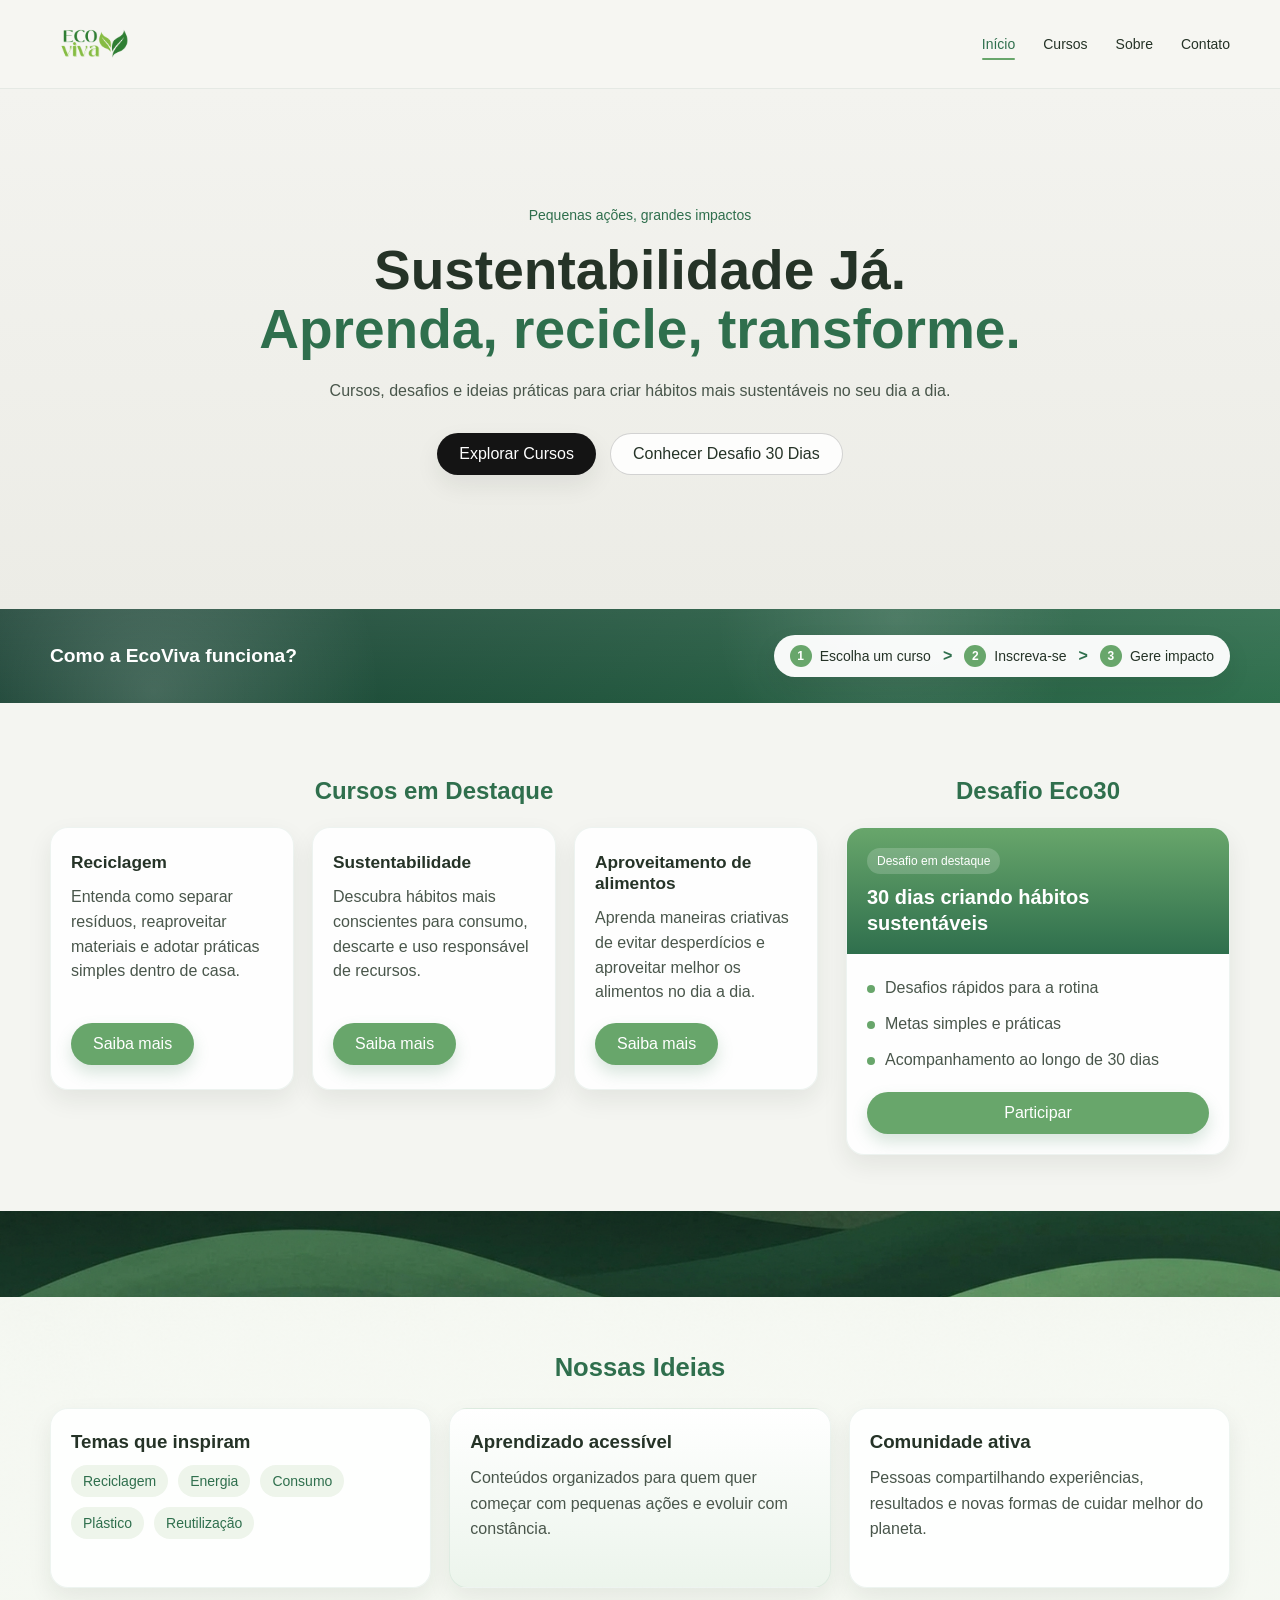
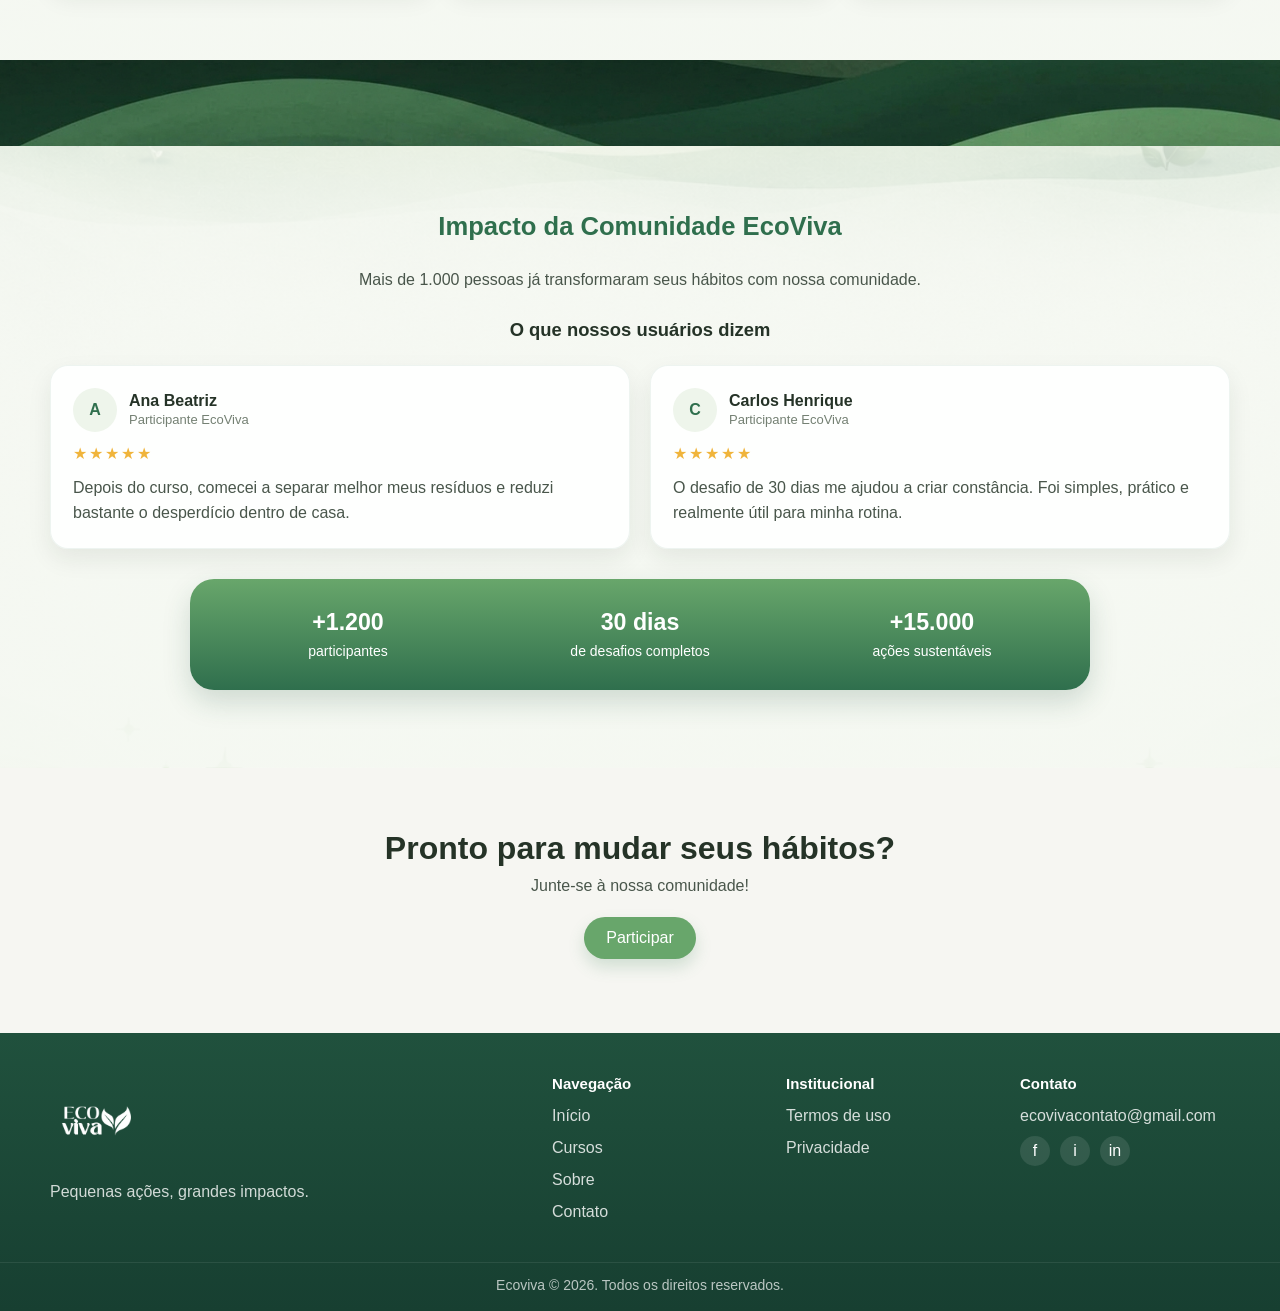
==== index.html @ 2681a3a5 "feat: update home page" ====
<!doctype html>
<html lang="pt-br">
  <head>
    <meta charset="UTF-8" />
    <meta name="viewport" content="width=device-width, initial-scale=1.0" />

    <link rel="stylesheet" href="/css/global.css" />
    <link rel="stylesheet" href="/css/header.css" />
    <link rel="stylesheet" href="/css/footer.css" />
    <link rel="stylesheet" href="/css/home.css" />

    <title>Ecoviva</title>
  </head>

  <body>
    <div id="header"></div>

    <main class="home-page">
      <section class="hero">
        <div class="container hero-content">
          <p class="hero-kicker">Pequenas ações, grandes impactos</p>

          <h1>
            Sustentabilidade Já.
            <span>Aprenda, recicle, transforme.</span>
          </h1>

          <p class="hero-description">
            Cursos, desafios e ideias práticas para criar hábitos mais
            sustentáveis no seu dia a dia.
          </p>

          <div class="hero-buttons">
            <a href="#cursos" class="btn btn-dark">Explorar Cursos</a>
            <a href="#desafio" class="btn btn-outline">Conhecer Desafio 30 Dias</a>
          </div>
        </div>
      </section>

      <section class="how-it-works section-dark">
        <div class="container how-content">
          <h2>Como a EcoViva funciona?</h2>

          <div class="steps">
            <div class="step">
              <span class="step-number">1</span>
              Escolha um curso
            </div>

            <div class="step-arrow">&gt;</div>

            <div class="step">
              <span class="step-number">2</span>
              Inscreva-se
            </div>

            <div class="step-arrow">&gt;</div>

            <div class="step">
              <span class="step-number">3</span>
              Gere impacto
            </div>
          </div>
        </div>
      </section>

      <section class="featured" id="cursos">
        <div class="container featured-grid">
          <div class="featured-courses">
            <h2>Cursos em Destaque</h2>

            <div class="course-cards">
              <article class="course-card">
                <h3>Reciclagem</h3>
                <p>
                  Entenda como separar resíduos, reaproveitar materiais e adotar
                  práticas simples dentro de casa.
                </p>
                <a href="#" class="btn btn-green">Saiba mais</a>
              </article>

              <article class="course-card">
                <h3>Sustentabilidade</h3>
                <p>
                  Descubra hábitos mais conscientes para consumo, descarte e uso
                  responsável de recursos.
                </p>
                <a href="#" class="btn btn-green">Saiba mais</a>
              </article>

              <article class="course-card">
                <h3>Aproveitamento de alimentos</h3>
                <p>
                  Aprenda maneiras criativas de evitar desperdícios e aproveitar
                  melhor os alimentos no dia a dia.
                </p>
                <a href="#" class="btn btn-green">Saiba mais</a>
              </article>
            </div>
          </div>

          <aside class="featured-challenge" id="desafio">
            <h2>Desafio Eco30</h2>

            <div class="challenge-card">
              <div class="challenge-card-top">
                <span class="challenge-badge">Desafio em destaque</span>
                <h3>30 dias criando hábitos sustentáveis</h3>
              </div>

              <div class="challenge-card-body">
                <ul class="challenge-list">
                  <li>Desafios rápidos para a rotina</li>
                  <li>Metas simples e práticas</li>
                  <li>Acompanhamento ao longo de 30 dias</li>
                </ul>

                <a href="#" class="btn btn-green btn-full">Participar</a>
              </div>
            </div>
          </aside>
        </div>
      </section>

      <div class="section-divider-image" aria-hidden="true">
        <img src="/assets/background/reta.png" alt="" />
      </div>

      <section class="ideas-section scenic-section">
        <div class="container">
          <h2>Nossas Ideias</h2>

          <div class="ideas-grid">
            <article class="idea-card idea-card-tags">
              <h3>Temas que inspiram</h3>
              <div class="tag-list">
                <span>Reciclagem</span>
                <span>Energia</span>
                <span>Consumo</span>
                <span>Plástico</span>
                <span>Reutilização</span>
              </div>
            </article>

            <article class="idea-card idea-card-highlight">
              <h3>Aprendizado acessível</h3>
              <p>
                Conteúdos organizados para quem quer começar com pequenas ações
                e evoluir com constância.
              </p>
            </article>

            <article class="idea-card">
              <h3>Comunidade ativa</h3>
              <p>
                Pessoas compartilhando experiências, resultados e novas formas
                de cuidar melhor do planeta.
              </p>
            </article>
          </div>
        </div>
      </section>

      <div class="section-divider-image" aria-hidden="true">
        <img src="/assets/background/reta.png" alt="" />
      </div>

      <section class="impact-section scenic-section">
        <div class="container impact-content">
          <h2>Impacto da Comunidade EcoViva</h2>
          <p class="impact-intro">
            Mais de 1.000 pessoas já transformaram seus hábitos com nossa
            comunidade.
          </p>

          <h3>O que nossos usuários dizem</h3>

          <div class="testimonials">
            <article class="testimonial-card">
              <div class="testimonial-header">
                <div class="user-icon">A</div>
                <div>
                  <strong class="testimonial-name">Ana Beatriz</strong>
                  <span class="testimonial-role">Participante EcoViva</span>
                </div>
              </div>
              <div class="stars">★★★★★</div>
              <p>
                Depois do curso, comecei a separar melhor meus resíduos e reduzi
                bastante o desperdício dentro de casa.
              </p>
            </article>

            <article class="testimonial-card">
              <div class="testimonial-header">
                <div class="user-icon">C</div>
                <div>
                  <strong class="testimonial-name">Carlos Henrique</strong>
                  <span class="testimonial-role">Participante EcoViva</span>
                </div>
              </div>
              <div class="stars">★★★★★</div>
              <p>
                O desafio de 30 dias me ajudou a criar constância. Foi simples,
                prático e realmente útil para minha rotina.
              </p>
            </article>
          </div>

          <div class="stats-container">
            <div class="stat">
              <strong>+1.200</strong>
              <span>participantes</span>
            </div>

            <div class="stat">
              <strong>30 dias</strong>
              <span>de desafios completos</span>
            </div>

            <div class="stat">
              <strong>+15.000</strong>
              <span>ações sustentáveis</span>
            </div>
          </div>
        </div>
      </section>

      <section class="cta-section">
        <div class="container cta-content">
          <h2>Pronto para mudar seus hábitos?</h2>
          <p>Junte-se à nossa comunidade!</p>
          <a href="#" class="btn btn-green">Participar</a>
        </div>
      </section>
    </main>

    <div id="footer"></div>

    <script src="/js/include.js"></script>
  </body>
</html>
---- css/global.css ----
* {
  margin: 0;
  padding: 0;
  box-sizing: border-box;
}

:root {
  --green-900: #173f31;
  --green-800: #20513d;
  --green-700: #2f6f4d;
  --green-600: #4d8f62;
  --green-500: #68a66b;
  --green-400: #8fc48a;
  --green-300: #dbead9;
  --green-200: #eef5eb;
  --text-900: #253327;
  --text-700: #49564b;
  --text-500: #748073;
  --white: #ffffff;
  --shadow-soft: 0 10px 24px rgba(25, 43, 31, 0.08);
  --radius-lg: 18px;
  --radius-md: 12px;
  --container: 1180px;
}

html {
  scroll-behavior: smooth;
}

body {
  min-height: 100vh;
  font-family: Arial, Helvetica, sans-serif;
  color: var(--text-900);
  background: var(--white);
}

main,
section,
header,
footer {
  width: 100%;
}

img {
  display: block;
  max-width: 100%;
}

button,
a {
  font: inherit;
}

a {
  color: inherit;
  text-decoration: none;
}

button {
  border: none;
  background: transparent;
  cursor: pointer;
}

ul {
  list-style: none;
}

h1,
h2,
h3,
h4 {
  font-weight: 700;
}

.container {
  width: min(100% - 48px, var(--container));
  margin: 0 auto;
}
---- css/header.css ----
.header {
  background: #f6f6f2;
  border-bottom: 1px solid rgba(32, 81, 61, 0.08);
}

.header-content {
  min-height: 82px;
  display: flex;
  align-items: center;
  justify-content: space-between;
  gap: 24px;
}

.logo {
  display: flex;
  align-items: center;
}

.logo img {
  width: 88px;
  height: auto;
}

.nav {
  display: flex;
  align-items: center;
  gap: 28px;
}

.nav a {
  position: relative;
  font-size: 14px;
  color: var(--text-900);
}

.nav a:hover,
.nav a.active {
  color: var(--green-700);
}

.nav a.active::after,
.nav a:hover::after {
  content: "";
  position: absolute;
  left: 0;
  bottom: -8px;
  width: 100%;
  height: 2px;
  border-radius: 999px;
  background: var(--green-500);
}

@media (max-width: 640px) {
  .header-content {
    min-height: 74px;
    flex-direction: column;
    justify-content: center;
    padding: 12px 0;
  }

  .nav {
    gap: 16px;
    flex-wrap: wrap;
    justify-content: center;
  }
}
---- css/footer.css ----
.footer {
  background: linear-gradient(180deg, var(--green-800), var(--green-900));
  color: var(--white);
}

.footer-content {
  display: grid;
  grid-template-columns: 1.1fr 1.6fr;
  gap: 36px;
  padding: 42px 0 30px;
}

.footer-brand img {
  width: 92px;
  height: auto;
  margin-bottom: 12px;
  filter: brightness(0) invert(1);
}

.footer-brand p {
  color: rgba(255, 255, 255, 0.8);
  line-height: 1.6;
}

.footer-links {
  display: grid;
  grid-template-columns: repeat(3, 1fr);
  gap: 24px;
}

.footer-links h4 {
  margin-bottom: 12px;
  font-size: 15px;
}

.footer-links a,
.footer-links p {
  display: block;
  margin-bottom: 8px;
  color: rgba(255, 255, 255, 0.82);
  line-height: 1.5;
}

.footer-links a:hover {
  color: var(--white);
}

.social {
  display: flex;
  gap: 10px;
  margin-top: 8px;
}

.social span {
  width: 30px;
  height: 30px;
  display: inline-flex;
  align-items: center;
  justify-content: center;
  border-radius: 999px;
  background: rgba(255, 255, 255, 0.1);
}

.footer-bottom {
  padding: 14px 0 18px;
  text-align: center;
  border-top: 1px solid rgba(255, 255, 255, 0.08);
  color: rgba(255, 255, 255, 0.7);
  font-size: 14px;
}

@media (max-width: 768px) {
  .footer-content,
  .footer-links {
    grid-template-columns: 1fr;
  }
}
---- css/home.css ----
.home-page {
  overflow: hidden;
}

.btn {
  display: inline-flex;
  align-items: center;
  justify-content: center;
  min-height: 42px;
  padding: 11px 22px;
  border-radius: 999px;
  transition: transform 0.2s ease, box-shadow 0.2s ease, background-color 0.2s ease;
}

.btn:hover {
  transform: translateY(-2px);
}

.btn-dark {
  background: #141414;
  color: var(--white);
  box-shadow: var(--shadow-soft);
}

.btn-outline {
  border: 1px solid rgba(20, 20, 20, 0.18);
  background: rgba(255, 255, 255, 0.85);
  color: var(--text-900);
}

.btn-green {
  background: var(--green-500);
  color: var(--white);
  box-shadow: 0 8px 16px rgba(77, 143, 98, 0.22);
}

.btn-full {
  width: 100%;
}

.hero {
  min-height: 520px;
  display: flex;
  align-items: center;
  text-align: center;
  background: linear-gradient(180deg, #f3f3ef 0%, #ecece6 100%);
}

.hero-content {
  padding: 72px 0 88px;
}

.hero-kicker {
  margin-bottom: 18px;
  font-size: 14px;
  color: var(--green-700);
}

.hero h1 {
  font-size: clamp(2.3rem, 4.3vw, 4.35rem);
  line-height: 1.08;
  max-width: 780px;
  margin: 0 auto 18px;
}

.hero h1 span {
  display: block;
  color: var(--green-700);
}

.hero-description {
  max-width: 650px;
  margin: 0 auto 30px;
  font-size: 1rem;
  line-height: 1.6;
  color: var(--text-700);
}

.hero-buttons {
  display: flex;
  align-items: center;
  justify-content: center;
  gap: 14px;
  flex-wrap: wrap;
}

.section-dark {
  position: relative;
  background:
    linear-gradient(180deg, rgba(255, 255, 255, 0.08), rgba(255, 255, 255, 0)),
    radial-gradient(circle at 12% 88%, rgba(255, 255, 255, 0.18), transparent 20%),
    radial-gradient(circle at 70% 10%, rgba(255, 255, 255, 0.12), transparent 20%),
    linear-gradient(135deg, var(--green-900), var(--green-700));
  color: var(--white);
}

.how-it-works {
  padding: 26px 0;
}

.how-content {
  display: flex;
  align-items: center;
  justify-content: space-between;
  gap: 24px;
}

.how-content h2 {
  font-size: 1.2rem;
}

.steps {
  display: flex;
  align-items: center;
  gap: 12px;
  padding: 10px 16px;
  border-radius: 999px;
  background: rgba(255, 255, 255, 0.96);
  color: var(--text-900);
  box-shadow: var(--shadow-soft);
  flex-wrap: wrap;
  justify-content: center;
}

.step {
  display: flex;
  align-items: center;
  gap: 8px;
  font-size: 14px;
  white-space: nowrap;
}

.step-number {
  width: 22px;
  height: 22px;
  display: inline-flex;
  align-items: center;
  justify-content: center;
  border-radius: 999px;
  background: var(--green-500);
  color: var(--white);
  font-size: 12px;
  font-weight: 700;
}

.step-arrow {
  color: var(--green-700);
  font-weight: 700;
}

.featured {
  padding: 74px 0 56px;
  background: #f4f5f1;
}

.featured-grid {
  display: grid;
  grid-template-columns: minmax(0, 2fr) minmax(280px, 1fr);
  gap: 28px;
  align-items: start;
}

.featured h2 {
  margin-bottom: 22px;
  font-size: 1.5rem;
  color: var(--green-700);
  text-align: center;
}

.course-cards {
  display: grid;
  grid-template-columns: repeat(3, minmax(0, 1fr));
  gap: 18px;
}

.course-card,
.idea-card,
.testimonial-card,
.challenge-card {
  background: rgba(255, 255, 255, 0.9);
  border: 1px solid rgba(47, 111, 77, 0.08);
  border-radius: var(--radius-lg);
  box-shadow: var(--shadow-soft);
}

.course-card {
  padding: 24px 20px;
  min-height: 245px;
  display: flex;
  flex-direction: column;
  align-items: flex-start;
}

.course-card h3 {
  margin-bottom: 12px;
  font-size: 1.08rem;
}

.course-card p {
  margin-bottom: 18px;
  color: var(--text-700);
  line-height: 1.55;
  flex: 1;
}

.challenge-card {
  overflow: hidden;
}

.challenge-card-top {
  padding: 20px 20px 18px;
  background: linear-gradient(180deg, var(--green-500), var(--green-700));
  color: var(--white);
}

.challenge-badge {
  display: inline-block;
  margin-bottom: 10px;
  padding: 6px 10px;
  border-radius: 999px;
  font-size: 12px;
  background: rgba(255, 255, 255, 0.18);
}

.challenge-card-top h3 {
  font-size: 1.25rem;
  line-height: 1.3;
}

.challenge-card-body {
  padding: 22px 20px 20px;
}

.challenge-list {
  display: grid;
  gap: 12px;
  margin-bottom: 20px;
  color: var(--text-700);
}

.challenge-list li {
  position: relative;
  padding-left: 18px;
  line-height: 1.5;
}

.challenge-list li::before {
  content: "";
  position: absolute;
  left: 0;
  top: 9px;
  width: 8px;
  height: 8px;
  border-radius: 999px;
  background: var(--green-500);
}

.section-divider-image {
  width: 100%;
  height: 86px;
  overflow: hidden;
  background: #f4f5f1;
}

.section-divider-image img {
  width: 100%;
  height: 100%;
  object-fit: cover;
}

.scenic-section {
  background-image:
    linear-gradient(180deg, rgba(244, 248, 241, 0.78), rgba(244, 248, 241, 0.92)),
    url("/assets/background/community-bg.png");
  background-size: cover;
  background-position: center;
  background-repeat: no-repeat;
}

.ideas-section {
  padding: 56px 0 72px;
}

.ideas-section h2,
.impact-section h2,
.impact-section h3 {
  text-align: center;
}

.ideas-section h2,
.impact-section h2 {
  margin-bottom: 26px;
  color: var(--green-700);
  font-size: 1.6rem;
}

.ideas-grid {
  display: grid;
  grid-template-columns: repeat(3, minmax(0, 1fr));
  gap: 18px;
}

.idea-card {
  padding: 22px 20px;
  min-height: 180px;
}

.idea-card h3 {
  margin-bottom: 12px;
  color: var(--text-900);
}

.idea-card p {
  color: var(--text-700);
  line-height: 1.6;
}

.idea-card-highlight {
  background: linear-gradient(180deg, rgba(255, 255, 255, 0.96), rgba(235, 244, 235, 0.96));
}

.tag-list {
  display: flex;
  flex-wrap: wrap;
  gap: 10px;
}

.tag-list span {
  padding: 8px 12px;
  border-radius: 999px;
  background: var(--green-200);
  color: var(--green-700);
  font-size: 14px;
}

.impact-section {
  padding: 66px 0 78px;
}

.impact-content {
  display: flex;
  flex-direction: column;
  align-items: center;
}

.impact-intro {
  max-width: 760px;
  margin-bottom: 26px;
  color: var(--text-700);
  text-align: center;
  line-height: 1.6;
}

.impact-section h3 {
  margin-bottom: 24px;
  font-size: 1.15rem;
  color: var(--text-900);
}

.testimonials {
  width: 100%;
  display: grid;
  grid-template-columns: repeat(2, minmax(0, 1fr));
  gap: 20px;
}

.testimonial-card {
  padding: 22px;
}

.testimonial-header {
  display: flex;
  align-items: center;
  gap: 12px;
  margin-bottom: 12px;
}

.user-icon {
  width: 44px;
  height: 44px;
  display: inline-flex;
  align-items: center;
  justify-content: center;
  border-radius: 999px;
  background: var(--green-200);
  color: var(--green-700);
  font-weight: 700;
}

.testimonial-name,
.testimonial-role {
  display: block;
}

.testimonial-role {
  margin-top: 2px;
  font-size: 13px;
  color: var(--text-500);
}

.stars {
  margin-bottom: 12px;
  letter-spacing: 2px;
  color: #f0b43b;
}

.testimonial-card p {
  color: var(--text-700);
  line-height: 1.6;
}

.stats-container {
  width: min(100%, 900px);
  margin-top: 30px;
  padding: 18px;
  display: grid;
  grid-template-columns: repeat(3, minmax(0, 1fr));
  gap: 12px;
  border-radius: 24px;
  background: linear-gradient(180deg, var(--green-500), var(--green-700));
  box-shadow: 0 12px 28px rgba(32, 81, 61, 0.18);
}

.stat {
  text-align: center;
  color: var(--white);
  padding: 12px 8px;
}

.stat strong {
  display: block;
  margin-bottom: 6px;
  font-size: 1.45rem;
}

.stat span {
  font-size: 14px;
}

.cta-section {
  padding: 62px 0 74px;
  text-align: center;
  background: #f6f6f2;
}

.cta-content h2 {
  margin-bottom: 10px;
  font-size: 2rem;
}

.cta-content p {
  margin-bottom: 22px;
  color: var(--text-700);
}

@media (max-width: 1100px) {
  .featured-grid,
  .ideas-grid,
  .course-cards,
  .testimonials,
  .stats-container {
    grid-template-columns: 1fr;
  }

  .featured h2 {
    text-align: left;
  }
}

@media (max-width: 768px) {
  .container {
    width: min(100% - 28px, var(--container));
  }

  .hero {
    min-height: 460px;
  }

  .hero-content {
    padding: 56px 0 64px;
  }

  .how-content {
    flex-direction: column;
    align-items: flex-start;
  }

  .steps {
    border-radius: 22px;
  }

  .section-divider-image {
    height: 52px;
  }

  .ideas-section,
  .impact-section,
  .featured,
  .cta-section {
    padding-top: 48px;
    padding-bottom: 48px;
  }
}
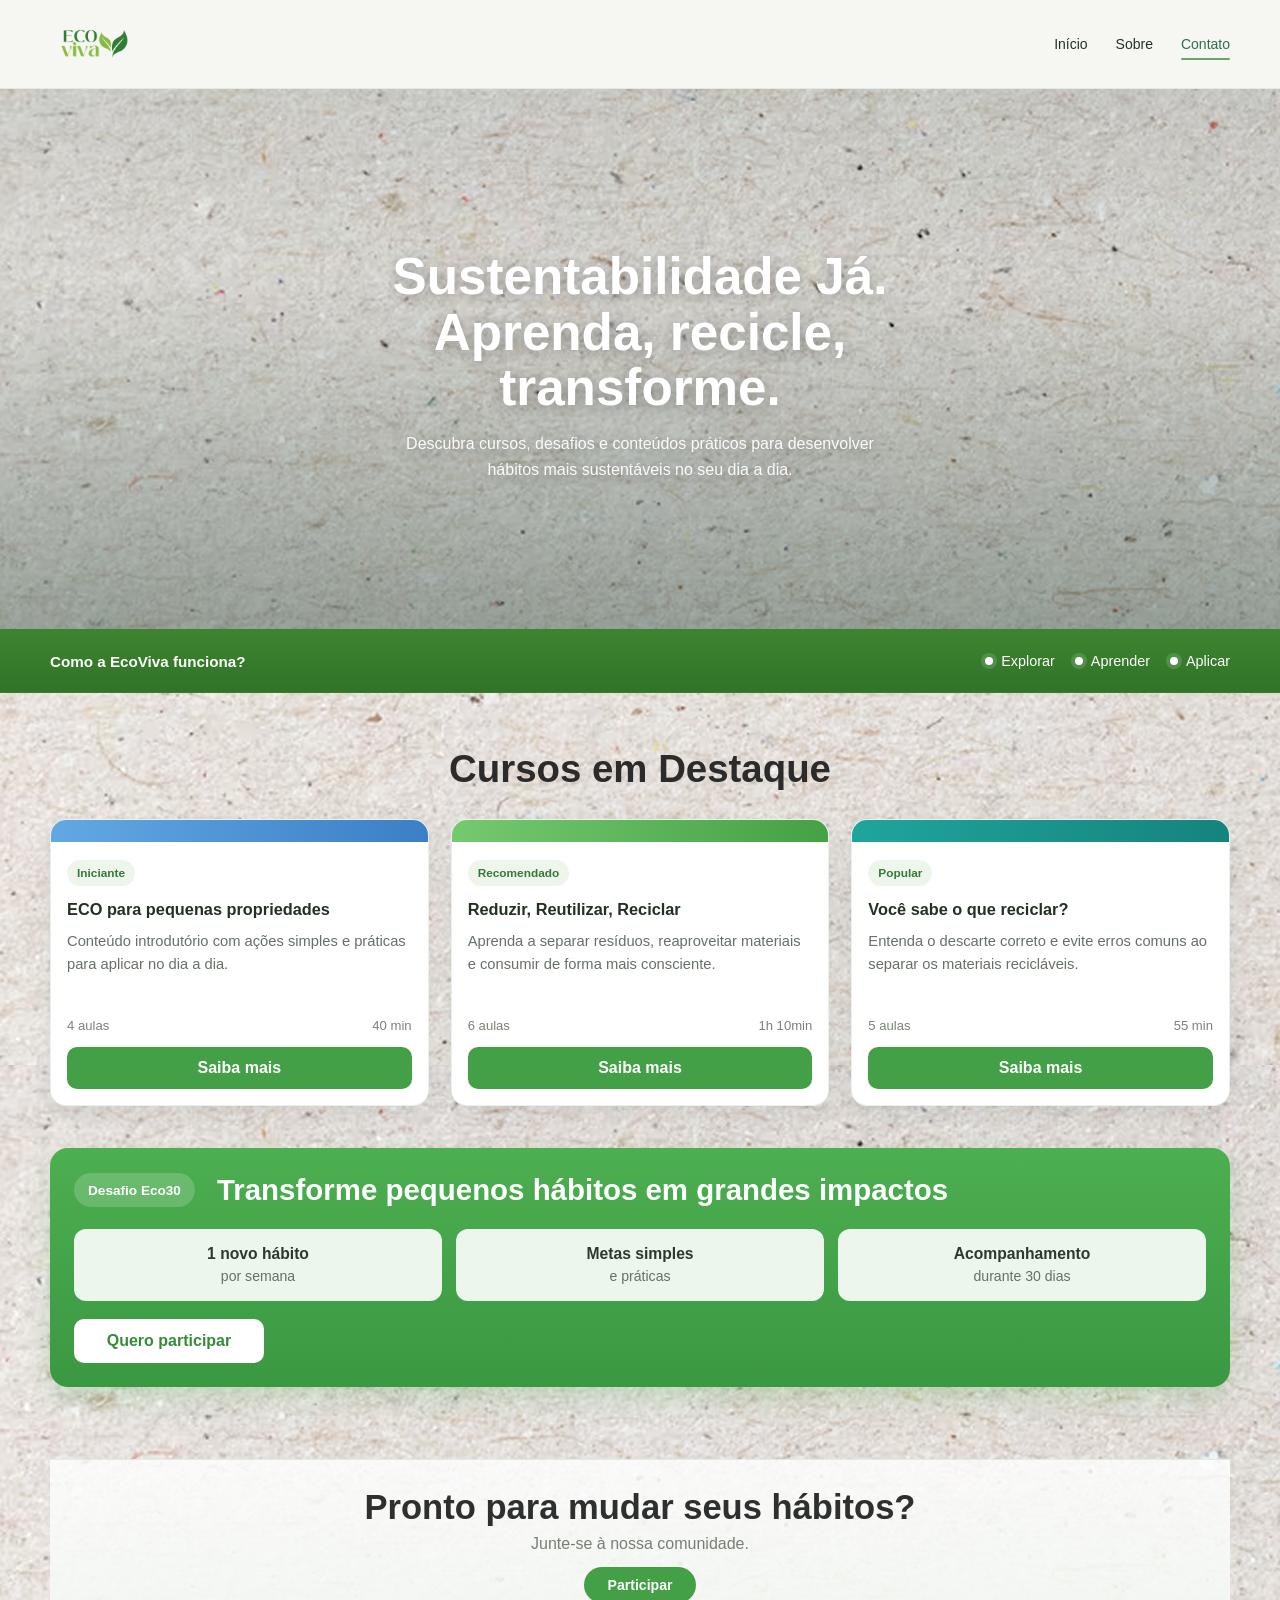
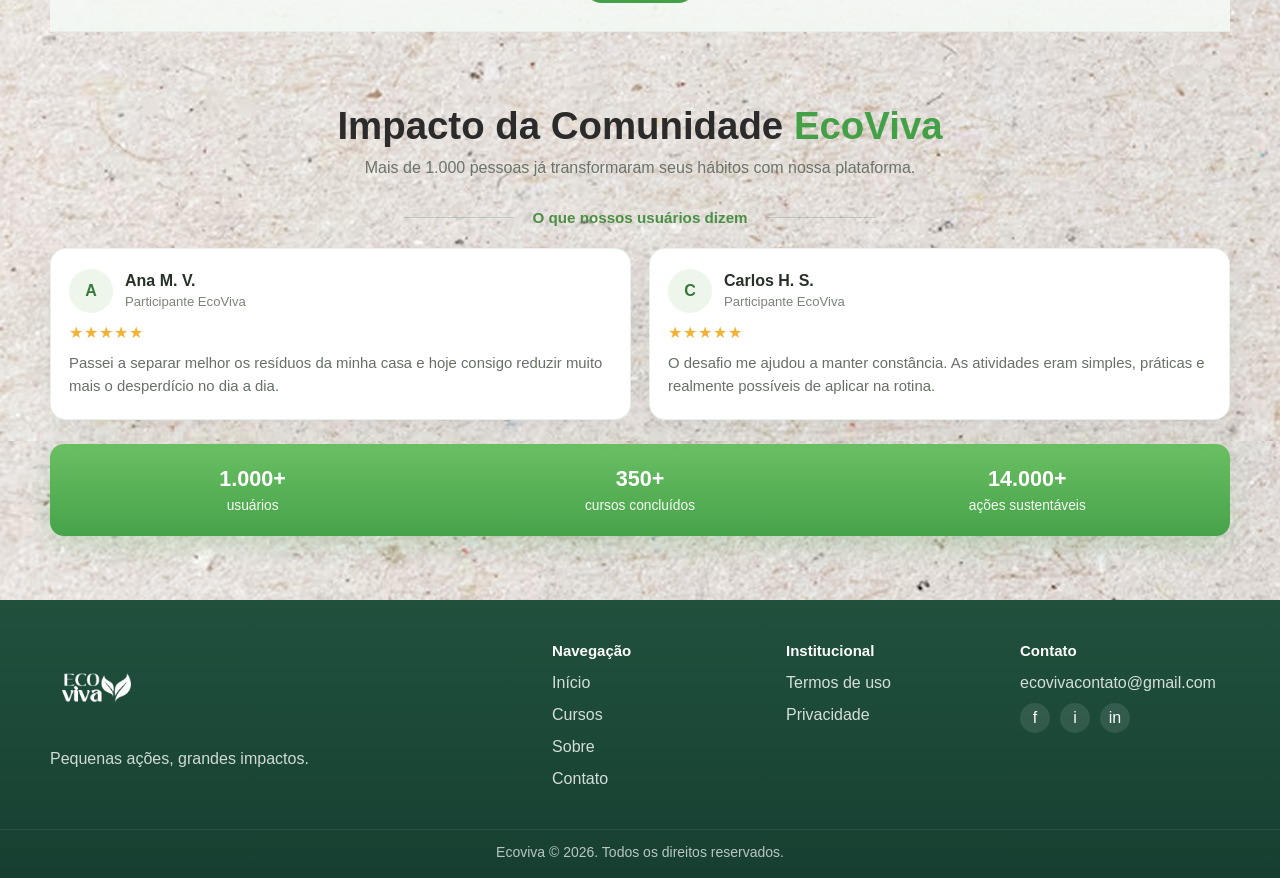
==== commit 31326194: "update home page" ====
--- a/index.html
+++ b/index.html
@@ -17,220 +17,223 @@
 
     <main class="home-page">
       <section class="hero">
+        <div class="hero-overlay"></div>
+
         <div class="container hero-content">
-          <p class="hero-kicker">Pequenas ações, grandes impactos</p>
-
-          <h1>
-            Sustentabilidade Já.
-            <span>Aprenda, recicle, transforme.</span>
-          </h1>
-
-          <p class="hero-description">
-            Cursos, desafios e ideias práticas para criar hábitos mais
-            sustentáveis no seu dia a dia.
-          </p>
-
-          <div class="hero-buttons">
-            <a href="#cursos" class="btn btn-dark">Explorar Cursos</a>
-            <a href="#desafio" class="btn btn-outline">Conhecer Desafio 30 Dias</a>
-          </div>
-        </div>
-      </section>
-
-      <section class="how-it-works section-dark">
-        <div class="container how-content">
-          <h2>Como a EcoViva funciona?</h2>
-
-          <div class="steps">
-            <div class="step">
-              <span class="step-number">1</span>
-              Escolha um curso
-            </div>
-
-            <div class="step-arrow">&gt;</div>
-
-            <div class="step">
-              <span class="step-number">2</span>
-              Inscreva-se
-            </div>
-
-            <div class="step-arrow">&gt;</div>
-
-            <div class="step">
-              <span class="step-number">3</span>
-              Gere impacto
-            </div>
-          </div>
-        </div>
-      </section>
-
-      <section class="featured" id="cursos">
-        <div class="container featured-grid">
-          <div class="featured-courses">
+          <div class="hero-text">
+            <h1>
+              Sustentabilidade Já.
+              <span>Aprenda, recicle, transforme.</span>
+            </h1>
+
+            <p class="hero-description">
+              Descubra cursos, desafios e conteúdos práticos para desenvolver hábitos
+              mais sustentáveis no seu dia a dia.
+            </p>
+          </div>
+        </div>
+      </section>
+
+      <section class="how-it-works">
+        <div class="container">
+          <div class="how-it-works-content">
+            <span class="how-label">Como a EcoViva funciona?</span>
+
+            <div class="how-steps">
+              <div class="how-step">
+                <span class="step-dot"></span>
+                <span>Explorar</span>
+              </div>
+
+              <div class="how-step">
+                <span class="step-dot"></span>
+                <span>Aprender</span>
+              </div>
+
+              <div class="how-step">
+                <span class="step-dot"></span>
+                <span>Aplicar</span>
+              </div>
+            </div>
+          </div>
+        </div>
+      </section>
+
+      <section class="featured-courses" id="cursos">
+        <div class="container">
+          <div class="section-heading">
             <h2>Cursos em Destaque</h2>
-
-            <div class="course-cards">
-              <article class="course-card">
-                <h3>Reciclagem</h3>
+          </div>
+
+          <div class="course-grid">
+            <article class="course-card course-card-blue">
+              <div class="course-card-top"></div>
+
+              <div class="course-card-body">
+                <span class="course-badge">Iniciante</span>
+                <h3>ECO para pequenas propriedades</h3>
                 <p>
-                  Entenda como separar resíduos, reaproveitar materiais e adotar
-                  práticas simples dentro de casa.
+                  Conteúdo introdutório com ações simples e práticas para aplicar no
+                  dia a dia.
                 </p>
-                <a href="#" class="btn btn-green">Saiba mais</a>
-              </article>
-
-              <article class="course-card">
-                <h3>Sustentabilidade</h3>
+
+                <div class="course-meta">
+                  <span>4 aulas</span>
+                  <span>40 min</span>
+                </div>
+
+                <a href="#" class="card-button">Saiba mais</a>
+              </div>
+            </article>
+
+            <article class="course-card course-card-green">
+              <div class="course-card-top"></div>
+
+              <div class="course-card-body">
+                <span class="course-badge">Recomendado</span>
+                <h3>Reduzir, Reutilizar, Reciclar</h3>
                 <p>
-                  Descubra hábitos mais conscientes para consumo, descarte e uso
-                  responsável de recursos.
+                  Aprenda a separar resíduos, reaproveitar materiais e consumir de
+                  forma mais consciente.
                 </p>
-                <a href="#" class="btn btn-green">Saiba mais</a>
-              </article>
-
-              <article class="course-card">
-                <h3>Aproveitamento de alimentos</h3>
+
+                <div class="course-meta">
+                  <span>6 aulas</span>
+                  <span>1h 10min</span>
+                </div>
+
+                <a href="#" class="card-button">Saiba mais</a>
+              </div>
+            </article>
+
+            <article class="course-card course-card-teal">
+              <div class="course-card-top"></div>
+
+              <div class="course-card-body">
+                <span class="course-badge">Popular</span>
+                <h3>Você sabe o que reciclar?</h3>
                 <p>
-                  Aprenda maneiras criativas de evitar desperdícios e aproveitar
-                  melhor os alimentos no dia a dia.
+                  Entenda o descarte correto e evite erros comuns ao separar os
+                  materiais recicláveis.
                 </p>
-                <a href="#" class="btn btn-green">Saiba mais</a>
-              </article>
-            </div>
-          </div>
-
-          <aside class="featured-challenge" id="desafio">
-            <h2>Desafio Eco30</h2>
-
-            <div class="challenge-card">
-              <div class="challenge-card-top">
-                <span class="challenge-badge">Desafio em destaque</span>
-                <h3>30 dias criando hábitos sustentáveis</h3>
-              </div>
-
-              <div class="challenge-card-body">
-                <ul class="challenge-list">
-                  <li>Desafios rápidos para a rotina</li>
-                  <li>Metas simples e práticas</li>
-                  <li>Acompanhamento ao longo de 30 dias</li>
-                </ul>
-
-                <a href="#" class="btn btn-green btn-full">Participar</a>
-              </div>
-            </div>
-          </aside>
-        </div>
-      </section>
-
-      <div class="section-divider-image" aria-hidden="true">
-        <img src="/assets/background/reta.png" alt="" />
-      </div>
-
-      <section class="ideas-section scenic-section">
-        <div class="container">
-          <h2>Nossas Ideias</h2>
-
-          <div class="ideas-grid">
-            <article class="idea-card idea-card-tags">
-              <h3>Temas que inspiram</h3>
-              <div class="tag-list">
-                <span>Reciclagem</span>
-                <span>Energia</span>
-                <span>Consumo</span>
-                <span>Plástico</span>
-                <span>Reutilização</span>
-              </div>
-            </article>
-
-            <article class="idea-card idea-card-highlight">
-              <h3>Aprendizado acessível</h3>
+
+                <div class="course-meta">
+                  <span>5 aulas</span>
+                  <span>55 min</span>
+                </div>
+
+                <a href="#" class="card-button">Saiba mais</a>
+              </div>
+            </article>
+          </div>
+        </div>
+      </section>
+
+      <section class="challenge-section" id="desafio">
+        <div class="container">
+          <div class="challenge-card">
+            <div class="challenge-header">
+              <span class="challenge-tag">Desafio Eco30</span>
+              <h2>Transforme pequenos hábitos em grandes impactos</h2>
+            </div>
+
+            <div class="challenge-features">
+              <div class="challenge-feature">
+                <strong>1 novo hábito</strong>
+                <span>por semana</span>
+              </div>
+
+              <div class="challenge-feature">
+                <strong>Metas simples</strong>
+                <span>e práticas</span>
+              </div>
+
+              <div class="challenge-feature">
+                <strong>Acompanhamento</strong>
+                <span>durante 30 dias</span>
+              </div>
+            </div>
+
+            <a href="#" class="challenge-button">Quero participar</a>
+          </div>
+        </div>
+      </section>
+
+      <section class="community-cta">
+        <div class="container">
+          <div class="community-cta-box">
+            <h2>Pronto para mudar seus hábitos?</h2>
+            <p>Junte-se à nossa comunidade.</p>
+            <a href="#" class="cta-button">Participar</a>
+          </div>
+        </div>
+      </section>
+
+      <section class="impact-section">
+        <div class="container">
+          <div class="section-heading">
+            <h2>Impacto da Comunidade <span>EcoViva</span></h2>
+            <p>Mais de 1.000 pessoas já transformaram seus hábitos com nossa plataforma.</p>
+          </div>
+
+          <div class="impact-divider">
+            <span>O que nossos usuários dizem</span>
+          </div>
+
+          <div class="testimonial-grid">
+            <article class="testimonial-card">
+              <div class="testimonial-user">
+                <div class="testimonial-avatar">A</div>
+
+                <div>
+                  <h3>Ana M. V.</h3>
+                  <span>Participante EcoViva</span>
+                </div>
+              </div>
+
+              <div class="testimonial-stars">★★★★★</div>
+
               <p>
-                Conteúdos organizados para quem quer começar com pequenas ações
-                e evoluir com constância.
+                Passei a separar melhor os resíduos da minha casa e hoje consigo
+                reduzir muito mais o desperdício no dia a dia.
               </p>
             </article>
 
-            <article class="idea-card">
-              <h3>Comunidade ativa</h3>
+            <article class="testimonial-card">
+              <div class="testimonial-user">
+                <div class="testimonial-avatar">C</div>
+
+                <div>
+                  <h3>Carlos H. S.</h3>
+                  <span>Participante EcoViva</span>
+                </div>
+              </div>
+
+              <div class="testimonial-stars">★★★★★</div>
+
               <p>
-                Pessoas compartilhando experiências, resultados e novas formas
-                de cuidar melhor do planeta.
+                O desafio me ajudou a manter constância. As atividades eram simples,
+                práticas e realmente possíveis de aplicar na rotina.
               </p>
             </article>
           </div>
-        </div>
-      </section>
-
-      <div class="section-divider-image" aria-hidden="true">
-        <img src="/assets/background/reta.png" alt="" />
-      </div>
-
-      <section class="impact-section scenic-section">
-        <div class="container impact-content">
-          <h2>Impacto da Comunidade EcoViva</h2>
-          <p class="impact-intro">
-            Mais de 1.000 pessoas já transformaram seus hábitos com nossa
-            comunidade.
-          </p>
-
-          <h3>O que nossos usuários dizem</h3>
-
-          <div class="testimonials">
-            <article class="testimonial-card">
-              <div class="testimonial-header">
-                <div class="user-icon">A</div>
-                <div>
-                  <strong class="testimonial-name">Ana Beatriz</strong>
-                  <span class="testimonial-role">Participante EcoViva</span>
-                </div>
-              </div>
-              <div class="stars">★★★★★</div>
-              <p>
-                Depois do curso, comecei a separar melhor meus resíduos e reduzi
-                bastante o desperdício dentro de casa.
-              </p>
-            </article>
-
-            <article class="testimonial-card">
-              <div class="testimonial-header">
-                <div class="user-icon">C</div>
-                <div>
-                  <strong class="testimonial-name">Carlos Henrique</strong>
-                  <span class="testimonial-role">Participante EcoViva</span>
-                </div>
-              </div>
-              <div class="stars">★★★★★</div>
-              <p>
-                O desafio de 30 dias me ajudou a criar constância. Foi simples,
-                prático e realmente útil para minha rotina.
-              </p>
-            </article>
-          </div>
-
-          <div class="stats-container">
-            <div class="stat">
-              <strong>+1.200</strong>
-              <span>participantes</span>
-            </div>
-
-            <div class="stat">
-              <strong>30 dias</strong>
-              <span>de desafios completos</span>
-            </div>
-
-            <div class="stat">
-              <strong>+15.000</strong>
+
+          <div class="stats-bar">
+            <div class="stat-item">
+              <strong>1.000+</strong>
+              <span>usuários</span>
+            </div>
+
+            <div class="stat-item">
+              <strong>350+</strong>
+              <span>cursos concluídos</span>
+            </div>
+
+            <div class="stat-item">
+              <strong>14.000+</strong>
               <span>ações sustentáveis</span>
             </div>
           </div>
-        </div>
-      </section>
-
-      <section class="cta-section">
-        <div class="container cta-content">
-          <h2>Pronto para mudar seus hábitos?</h2>
-          <p>Junte-se à nossa comunidade!</p>
-          <a href="#" class="btn btn-green">Participar</a>
         </div>
       </section>
     </main>
@@ -239,4 +242,4 @@
 
     <script src="/js/include.js"></script>
   </body>
-</html>
+</html>
--- a/css/home.css
+++ b/css/home.css
@@ -1,503 +1,564 @@
 .home-page {
-  overflow: hidden;
-}
-
-.btn {
-  display: inline-flex;
+  overflow-x: hidden;
+  background:
+    url("/assets/background/textura_papelao.png") repeat,
+    #f3efe6;
+}
+
+/* HERO */
+.hero {
+  position: relative;
+  min-height: 540px;
+  display: flex;
   align-items: center;
   justify-content: center;
-  min-height: 42px;
-  padding: 11px 22px;
-  border-radius: 999px;
-  transition: transform 0.2s ease, box-shadow 0.2s ease, background-color 0.2s ease;
-}
-
-.btn:hover {
-  transform: translateY(-2px);
-}
-
-.btn-dark {
-  background: #141414;
-  color: var(--white);
-  box-shadow: var(--shadow-soft);
-}
-
-.btn-outline {
-  border: 1px solid rgba(20, 20, 20, 0.18);
-  background: rgba(255, 255, 255, 0.85);
-  color: var(--text-900);
-}
-
-.btn-green {
-  background: var(--green-500);
-  color: var(--white);
-  box-shadow: 0 8px 16px rgba(77, 143, 98, 0.22);
-}
-
-.btn-full {
-  width: 100%;
-}
-
-.hero {
-  min-height: 520px;
-  display: flex;
-  align-items: center;
-  text-align: center;
-  background: linear-gradient(180deg, #f3f3ef 0%, #ecece6 100%);
-}
-
-.hero-content {
-  padding: 72px 0 88px;
-}
-
-.hero-kicker {
-  margin-bottom: 18px;
-  font-size: 14px;
-  color: var(--green-700);
-}
-
-.hero h1 {
-  font-size: clamp(2.3rem, 4.3vw, 4.35rem);
-  line-height: 1.08;
-  max-width: 780px;
-  margin: 0 auto 18px;
-}
-
-.hero h1 span {
-  display: block;
-  color: var(--green-700);
-}
-
-.hero-description {
-  max-width: 650px;
-  margin: 0 auto 30px;
-  font-size: 1rem;
-  line-height: 1.6;
-  color: var(--text-700);
-}
-
-.hero-buttons {
-  display: flex;
-  align-items: center;
-  justify-content: center;
-  gap: 14px;
-  flex-wrap: wrap;
-}
-
-.section-dark {
-  position: relative;
-  background:
-    linear-gradient(180deg, rgba(255, 255, 255, 0.08), rgba(255, 255, 255, 0)),
-    radial-gradient(circle at 12% 88%, rgba(255, 255, 255, 0.18), transparent 20%),
-    radial-gradient(circle at 70% 10%, rgba(255, 255, 255, 0.12), transparent 20%),
-    linear-gradient(135deg, var(--green-900), var(--green-700));
-  color: var(--white);
-}
-
-.how-it-works {
-  padding: 26px 0;
-}
-
-.how-content {
-  display: flex;
-  align-items: center;
-  justify-content: space-between;
-  gap: 24px;
-}
-
-.how-content h2 {
-  font-size: 1.2rem;
-}
-
-.steps {
-  display: flex;
-  align-items: center;
-  gap: 12px;
-  padding: 10px 16px;
-  border-radius: 999px;
-  background: rgba(255, 255, 255, 0.96);
-  color: var(--text-900);
-  box-shadow: var(--shadow-soft);
-  flex-wrap: wrap;
-  justify-content: center;
-}
-
-.step {
-  display: flex;
-  align-items: center;
-  gap: 8px;
-  font-size: 14px;
-  white-space: nowrap;
-}
-
-.step-number {
-  width: 22px;
-  height: 22px;
-  display: inline-flex;
-  align-items: center;
-  justify-content: center;
-  border-radius: 999px;
-  background: var(--green-500);
-  color: var(--white);
-  font-size: 12px;
-  font-weight: 700;
-}
-
-.step-arrow {
-  color: var(--green-700);
-  font-weight: 700;
-}
-
-.featured {
-  padding: 74px 0 56px;
-  background: #f4f5f1;
-}
-
-.featured-grid {
-  display: grid;
-  grid-template-columns: minmax(0, 2fr) minmax(280px, 1fr);
-  gap: 28px;
-  align-items: start;
-}
-
-.featured h2 {
-  margin-bottom: 22px;
-  font-size: 1.5rem;
-  color: var(--green-700);
-  text-align: center;
-}
-
-.course-cards {
-  display: grid;
-  grid-template-columns: repeat(3, minmax(0, 1fr));
-  gap: 18px;
-}
-
-.course-card,
-.idea-card,
-.testimonial-card,
-.challenge-card {
-  background: rgba(255, 255, 255, 0.9);
-  border: 1px solid rgba(47, 111, 77, 0.08);
-  border-radius: var(--radius-lg);
-  box-shadow: var(--shadow-soft);
-}
-
-.course-card {
-  padding: 24px 20px;
-  min-height: 245px;
-  display: flex;
-  flex-direction: column;
-  align-items: flex-start;
-}
-
-.course-card h3 {
-  margin-bottom: 12px;
-  font-size: 1.08rem;
-}
-
-.course-card p {
-  margin-bottom: 18px;
-  color: var(--text-700);
-  line-height: 1.55;
-  flex: 1;
-}
-
-.challenge-card {
-  overflow: hidden;
-}
-
-.challenge-card-top {
-  padding: 20px 20px 18px;
-  background: linear-gradient(180deg, var(--green-500), var(--green-700));
-  color: var(--white);
-}
-
-.challenge-badge {
-  display: inline-block;
-  margin-bottom: 10px;
-  padding: 6px 10px;
-  border-radius: 999px;
-  font-size: 12px;
-  background: rgba(255, 255, 255, 0.18);
-}
-
-.challenge-card-top h3 {
-  font-size: 1.25rem;
-  line-height: 1.3;
-}
-
-.challenge-card-body {
-  padding: 22px 20px 20px;
-}
-
-.challenge-list {
-  display: grid;
-  gap: 12px;
-  margin-bottom: 20px;
-  color: var(--text-700);
-}
-
-.challenge-list li {
-  position: relative;
-  padding-left: 18px;
-  line-height: 1.5;
-}
-
-.challenge-list li::before {
-  content: "";
-  position: absolute;
-  left: 0;
-  top: 9px;
-  width: 8px;
-  height: 8px;
-  border-radius: 999px;
-  background: var(--green-500);
-}
-
-.section-divider-image {
-  width: 100%;
-  height: 86px;
-  overflow: hidden;
-  background: #f4f5f1;
-}
-
-.section-divider-image img {
-  width: 100%;
-  height: 100%;
-  object-fit: cover;
-}
-
-.scenic-section {
-  background-image:
-    linear-gradient(180deg, rgba(244, 248, 241, 0.78), rgba(244, 248, 241, 0.92)),
-    url("/assets/background/community-bg.png");
+  background-image: url("/assets/background/waterfalls.png");
   background-size: cover;
   background-position: center;
   background-repeat: no-repeat;
 }
 
-.ideas-section {
-  padding: 56px 0 72px;
-}
-
-.ideas-section h2,
-.impact-section h2,
-.impact-section h3 {
+.hero-overlay {
+  position: absolute;
+  inset: 0;
+  background: linear-gradient(
+    180deg,
+    rgba(18, 48, 35, 0.12) 0%,
+    rgba(18, 48, 35, 0.08) 35%,
+    rgba(18, 48, 35, 0.38) 100%
+  );
+}
+
+.hero-content {
+  position: relative;
+  z-index: 1;
+  padding: 96px 0 82px;
+}
+
+.hero-text {
+  max-width: 620px;
+  margin: 0 auto;
   text-align: center;
-}
-
-.ideas-section h2,
-.impact-section h2 {
-  margin-bottom: 26px;
-  color: var(--green-700);
-  font-size: 1.6rem;
-}
-
-.ideas-grid {
+  color: #ffffff;
+  text-shadow: 0 3px 14px rgba(0, 0, 0, 0.28);
+}
+
+.hero-text h1 {
+  font-size: clamp(2.1rem, 4vw, 3.7rem);
+  line-height: 1.08;
+  margin-bottom: 16px;
+}
+
+.hero-text h1 span {
+  display: block;
+}
+
+.hero-description {
+  max-width: 520px;
+  margin: 0 auto;
+  font-size: 1rem;
+  line-height: 1.6;
+  color: rgba(255, 255, 255, 0.95);
+}
+
+/* HOW IT WORKS */
+.how-it-works {
+  background: linear-gradient(180deg, #3e842f 0%, #2f7428 100%);
+  color: #ffffff;
+  border-top: 1px solid rgba(255, 255, 255, 0.08);
+  border-bottom: 1px solid rgba(0, 0, 0, 0.05);
+}
+
+.how-it-works-content {
+  min-height: 62px;
+  display: flex;
+  align-items: center;
+  justify-content: space-between;
+  gap: 18px;
+  padding: 12px 0;
+}
+
+.how-label {
+  font-size: 0.95rem;
+  font-weight: 600;
+}
+
+.how-steps {
+  display: flex;
+  align-items: center;
+  gap: 20px;
+  flex-wrap: wrap;
+}
+
+.how-step {
+  display: flex;
+  align-items: center;
+  gap: 8px;
+  font-size: 0.9rem;
+}
+
+.step-dot {
+  width: 8px;
+  height: 8px;
+  border-radius: 50%;
+  background: #ffffff;
+  box-shadow: 0 0 0 4px rgba(255, 255, 255, 0.14);
+}
+
+/* SECTIONS */
+.featured-courses,
+.challenge-section,
+.community-cta,
+.impact-section {
+  position: relative;
+}
+
+.featured-courses {
+  padding: 54px 0 34px;
+}
+
+.section-heading {
+  text-align: center;
+  margin-bottom: 28px;
+}
+
+.section-heading h2 {
+  font-size: clamp(1.8rem, 3vw, 2.45rem);
+  color: #2b2b2b;
+  margin-bottom: 8px;
+}
+
+.section-heading h2 span {
+  color: #43a047;
+}
+
+.section-heading p {
+  color: #6b7368;
+  line-height: 1.55;
+}
+
+/* COURSE CARDS */
+.course-grid {
   display: grid;
   grid-template-columns: repeat(3, minmax(0, 1fr));
-  gap: 18px;
-}
-
-.idea-card {
-  padding: 22px 20px;
-  min-height: 180px;
-}
-
-.idea-card h3 {
+  gap: 22px;
+}
+
+.course-card {
+  background: #ffffff;
+  border: 1px solid rgba(47, 111, 77, 0.1);
+  border-radius: 16px;
+  overflow: hidden;
+  box-shadow: 0 10px 24px rgba(25, 43, 31, 0.09);
+  transition:
+    transform 0.2s ease,
+    box-shadow 0.2s ease;
+}
+
+.course-card:hover {
+  transform: translateY(-4px);
+  box-shadow: 0 16px 32px rgba(25, 43, 31, 0.13);
+}
+
+.course-card-top {
+  height: 22px;
+}
+
+.course-card-blue .course-card-top {
+  background: linear-gradient(90deg, #62a9e3 0%, #3b7fc6 100%);
+}
+
+.course-card-green .course-card-top {
+  background: linear-gradient(90deg, #75c96f 0%, #45a146 100%);
+}
+
+.course-card-teal .course-card-top {
+  background: linear-gradient(90deg, #1ea59c 0%, #16837d 100%);
+}
+
+.course-card-body {
+  padding: 18px 16px 16px;
+}
+
+.course-badge {
+  display: inline-flex;
+  align-items: center;
+  min-height: 26px;
+  padding: 0 10px;
+  border-radius: 999px;
+  background: #eef6ec;
+  color: #357a38;
+  font-size: 0.74rem;
+  font-weight: 700;
   margin-bottom: 12px;
-  color: var(--text-900);
-}
-
-.idea-card p {
-  color: var(--text-700);
-  line-height: 1.6;
-}
-
-.idea-card-highlight {
-  background: linear-gradient(180deg, rgba(255, 255, 255, 0.96), rgba(235, 244, 235, 0.96));
-}
-
-.tag-list {
-  display: flex;
-  flex-wrap: wrap;
-  gap: 10px;
-}
-
-.tag-list span {
-  padding: 8px 12px;
+}
+
+.course-card h3 {
+  font-size: 1.02rem;
+  line-height: 1.35;
+  margin-bottom: 10px;
+  color: #233124;
+}
+
+.course-card p {
+  min-height: 74px;
+  font-size: 0.92rem;
+  line-height: 1.55;
+  color: #667066;
+  margin-bottom: 14px;
+}
+
+.course-meta {
+  display: flex;
+  align-items: center;
+  justify-content: space-between;
+  gap: 12px;
+  margin-bottom: 14px;
+  font-size: 0.82rem;
+  color: #7a8378;
+}
+
+.card-button {
+  display: inline-flex;
+  align-items: center;
+  justify-content: center;
+  width: 100%;
+  min-height: 42px;
+  border-radius: 10px;
+  background: #43a047;
+  color: #ffffff;
+  font-weight: 700;
+  transition:
+    background-color 0.2s ease,
+    transform 0.2s ease;
+}
+
+.card-button:hover {
+  background: #367f39;
+  transform: translateY(-1px);
+}
+
+/* CHALLENGE */
+.challenge-section {
+  padding: 8px 0 42px;
+}
+
+.challenge-card {
+  background: linear-gradient(180deg, #4caf50 0%, #3b9842 100%);
+  border-radius: 18px;
+  padding: 24px;
+  box-shadow: 0 12px 28px rgba(67, 160, 71, 0.22);
+  color: #ffffff;
+}
+
+.challenge-header {
+  display: flex;
+  align-items: center;
+  justify-content: space-between;
+  gap: 22px;
+  margin-bottom: 20px;
+}
+
+.challenge-tag {
+  display: inline-flex;
+  align-items: center;
+  min-height: 34px;
+  padding: 0 14px;
   border-radius: 999px;
-  background: var(--green-200);
-  color: var(--green-700);
-  font-size: 14px;
-}
-
+  background: rgba(255, 255, 255, 0.18);
+  font-size: 0.85rem;
+  font-weight: 700;
+  white-space: nowrap;
+}
+
+.challenge-header h2 {
+  flex: 1;
+  font-size: clamp(1.15rem, 2.3vw, 1.9rem);
+  line-height: 1.25;
+}
+
+.challenge-features {
+  display: grid;
+  grid-template-columns: repeat(3, minmax(0, 1fr));
+  gap: 14px;
+  margin-bottom: 18px;
+}
+
+.challenge-feature {
+  background: rgba(255, 255, 255, 0.9);
+  color: #2b3a2b;
+  border-radius: 12px;
+  padding: 16px 14px;
+  text-align: center;
+}
+
+.challenge-feature strong {
+  display: block;
+  font-size: 0.98rem;
+  margin-bottom: 4px;
+}
+
+.challenge-feature span {
+  font-size: 0.88rem;
+  color: #667066;
+}
+
+.challenge-button {
+  display: inline-flex;
+  align-items: center;
+  justify-content: center;
+  min-width: 190px;
+  min-height: 44px;
+  border-radius: 10px;
+  background: #ffffff;
+  color: #358d39;
+  font-weight: 700;
+  transition:
+    transform 0.2s ease,
+    opacity 0.2s ease;
+}
+
+.challenge-button:hover {
+  transform: translateY(-1px);
+  opacity: 0.92;
+}
+
+/* CTA */
+.community-cta {
+  padding: 30px 0 52px;
+}
+
+.community-cta-box {
+  text-align: center;
+  padding: 28px 20px;
+  background: linear-gradient(
+    180deg,
+    rgba(255, 255, 255, 0.82) 0%,
+    rgba(243, 248, 243, 0.92) 100%
+  );
+  border-top: 1px solid rgba(47, 111, 77, 0.08);
+  border-bottom: 1px solid rgba(47, 111, 77, 0.08);
+}
+
+.community-cta-box h2 {
+  font-size: clamp(1.6rem, 2.7vw, 2.4rem);
+  margin-bottom: 8px;
+  color: #2d302e;
+}
+
+.community-cta-box p {
+  color: #758074;
+  margin-bottom: 14px;
+}
+
+.cta-button {
+  display: inline-flex;
+  align-items: center;
+  justify-content: center;
+  min-width: 112px;
+  min-height: 36px;
+  padding: 0 18px;
+  border-radius: 999px;
+  background: #43a047;
+  color: #ffffff;
+  font-size: 0.88rem;
+  font-weight: 700;
+}
+
+/* IMPACT */
 .impact-section {
-  padding: 66px 0 78px;
-}
-
-.impact-content {
-  display: flex;
-  flex-direction: column;
-  align-items: center;
-}
-
-.impact-intro {
-  max-width: 760px;
-  margin-bottom: 26px;
-  color: var(--text-700);
+  padding: 20px 0 64px;
+}
+
+.impact-divider {
+  display: flex;
+  align-items: center;
+  justify-content: center;
+  margin-bottom: 22px;
   text-align: center;
-  line-height: 1.6;
-}
-
-.impact-section h3 {
-  margin-bottom: 24px;
-  font-size: 1.15rem;
-  color: var(--text-900);
-}
-
-.testimonials {
-  width: 100%;
+}
+
+.impact-divider span {
+  position: relative;
+  color: #4b8f44;
+  font-weight: 700;
+  font-size: 0.95rem;
+  padding: 0 18px;
+}
+
+.impact-divider span::before,
+.impact-divider span::after {
+  content: "";
+  position: absolute;
+  top: 50%;
+  width: 110px;
+  height: 1px;
+  background: rgba(77, 143, 98, 0.28);
+}
+
+.impact-divider span::before {
+  right: 100%;
+}
+
+.impact-divider span::after {
+  left: 100%;
+}
+
+.testimonial-grid {
   display: grid;
   grid-template-columns: repeat(2, minmax(0, 1fr));
-  gap: 20px;
+  gap: 18px;
+  margin-bottom: 24px;
 }
 
 .testimonial-card {
-  padding: 22px;
-}
-
-.testimonial-header {
+  background: #ffffff;
+  border: 1px solid rgba(47, 111, 77, 0.1);
+  border-radius: 16px;
+  padding: 20px 18px;
+  box-shadow: 0 10px 24px rgba(25, 43, 31, 0.08);
+}
+
+.testimonial-user {
   display: flex;
   align-items: center;
   gap: 12px;
-  margin-bottom: 12px;
-}
-
-.user-icon {
+  margin-bottom: 10px;
+}
+
+.testimonial-avatar {
   width: 44px;
   height: 44px;
+  border-radius: 50%;
   display: inline-flex;
   align-items: center;
   justify-content: center;
-  border-radius: 999px;
-  background: var(--green-200);
-  color: var(--green-700);
-  font-weight: 700;
-}
-
-.testimonial-name,
-.testimonial-role {
-  display: block;
-}
-
-.testimonial-role {
-  margin-top: 2px;
-  font-size: 13px;
-  color: var(--text-500);
-}
-
-.stars {
-  margin-bottom: 12px;
-  letter-spacing: 2px;
-  color: #f0b43b;
+  background: #eef6ec;
+  color: #357a38;
+  font-weight: 700;
+  font-size: 1rem;
+}
+
+.testimonial-user h3 {
+  font-size: 1rem;
+  color: #273127;
+  margin-bottom: 2px;
+}
+
+.testimonial-user span {
+  font-size: 0.82rem;
+  color: #7b8479;
+}
+
+.testimonial-stars {
+  color: #f2b236;
+  letter-spacing: 1px;
+  margin-bottom: 10px;
 }
 
 .testimonial-card p {
-  color: var(--text-700);
-  line-height: 1.6;
-}
-
-.stats-container {
-  width: min(100%, 900px);
-  margin-top: 30px;
-  padding: 18px;
+  color: #667066;
+  line-height: 1.58;
+  font-size: 0.93rem;
+}
+
+.stats-bar {
   display: grid;
   grid-template-columns: repeat(3, minmax(0, 1fr));
-  gap: 12px;
-  border-radius: 24px;
-  background: linear-gradient(180deg, var(--green-500), var(--green-700));
-  box-shadow: 0 12px 28px rgba(32, 81, 61, 0.18);
-}
-
-.stat {
+  gap: 10px;
+  background: linear-gradient(180deg, #6bbf62 0%, #46a34a 100%);
+  border-radius: 14px;
+  padding: 14px;
+  box-shadow: 0 10px 24px rgba(67, 160, 71, 0.2);
+}
+
+.stat-item {
   text-align: center;
-  color: var(--white);
-  padding: 12px 8px;
-}
-
-.stat strong {
+  color: #ffffff;
+  padding: 8px;
+}
+
+.stat-item strong {
   display: block;
-  margin-bottom: 6px;
-  font-size: 1.45rem;
-}
-
-.stat span {
-  font-size: 14px;
-}
-
-.cta-section {
-  padding: 62px 0 74px;
-  text-align: center;
-  background: #f6f6f2;
-}
-
-.cta-content h2 {
-  margin-bottom: 10px;
-  font-size: 2rem;
-}
-
-.cta-content p {
-  margin-bottom: 22px;
-  color: var(--text-700);
-}
-
-@media (max-width: 1100px) {
-  .featured-grid,
-  .ideas-grid,
-  .course-cards,
-  .testimonials,
-  .stats-container {
+  font-size: 1.35rem;
+  margin-bottom: 4px;
+}
+
+.stat-item span {
+  font-size: 0.86rem;
+  opacity: 0.96;
+}
+
+/* RESPONSIVO */
+@media (max-width: 1024px) {
+  .course-grid,
+  .challenge-features,
+  .testimonial-grid,
+  .stats-bar {
     grid-template-columns: 1fr;
   }
 
-  .featured h2 {
-    text-align: left;
+  .challenge-header {
+    flex-direction: column;
+    align-items: flex-start;
+  }
+
+  .challenge-button {
+    width: 100%;
   }
 }
 
 @media (max-width: 768px) {
-  .container {
-    width: min(100% - 28px, var(--container));
-  }
-
   .hero {
     min-height: 460px;
   }
 
   .hero-content {
-    padding: 56px 0 64px;
-  }
-
-  .how-content {
+    padding: 78px 0 64px;
+  }
+
+  .hero-text h1 {
+    font-size: 2rem;
+  }
+
+  .how-it-works-content {
     flex-direction: column;
     align-items: flex-start;
   }
 
-  .steps {
-    border-radius: 22px;
-  }
-
-  .section-divider-image {
-    height: 52px;
-  }
-
-  .ideas-section,
-  .impact-section,
-  .featured,
-  .cta-section {
-    padding-top: 48px;
-    padding-bottom: 48px;
-  }
-}
+  .how-steps {
+    gap: 14px;
+  }
+
+  .featured-courses {
+    padding-top: 42px;
+  }
+
+  .section-heading h2,
+  .community-cta-box h2 {
+    font-size: 1.7rem;
+  }
+
+  .impact-divider span::before,
+  .impact-divider span::after {
+    display: none;
+  }
+
+  .course-card p {
+    min-height: auto;
+  }
+}
+
+@media (max-width: 520px) {
+  .hero {
+    min-height: 400px;
+  }
+
+  .challenge-card {
+    padding: 18px;
+  }
+
+  .community-cta-box {
+    padding: 24px 16px;
+  }
+}
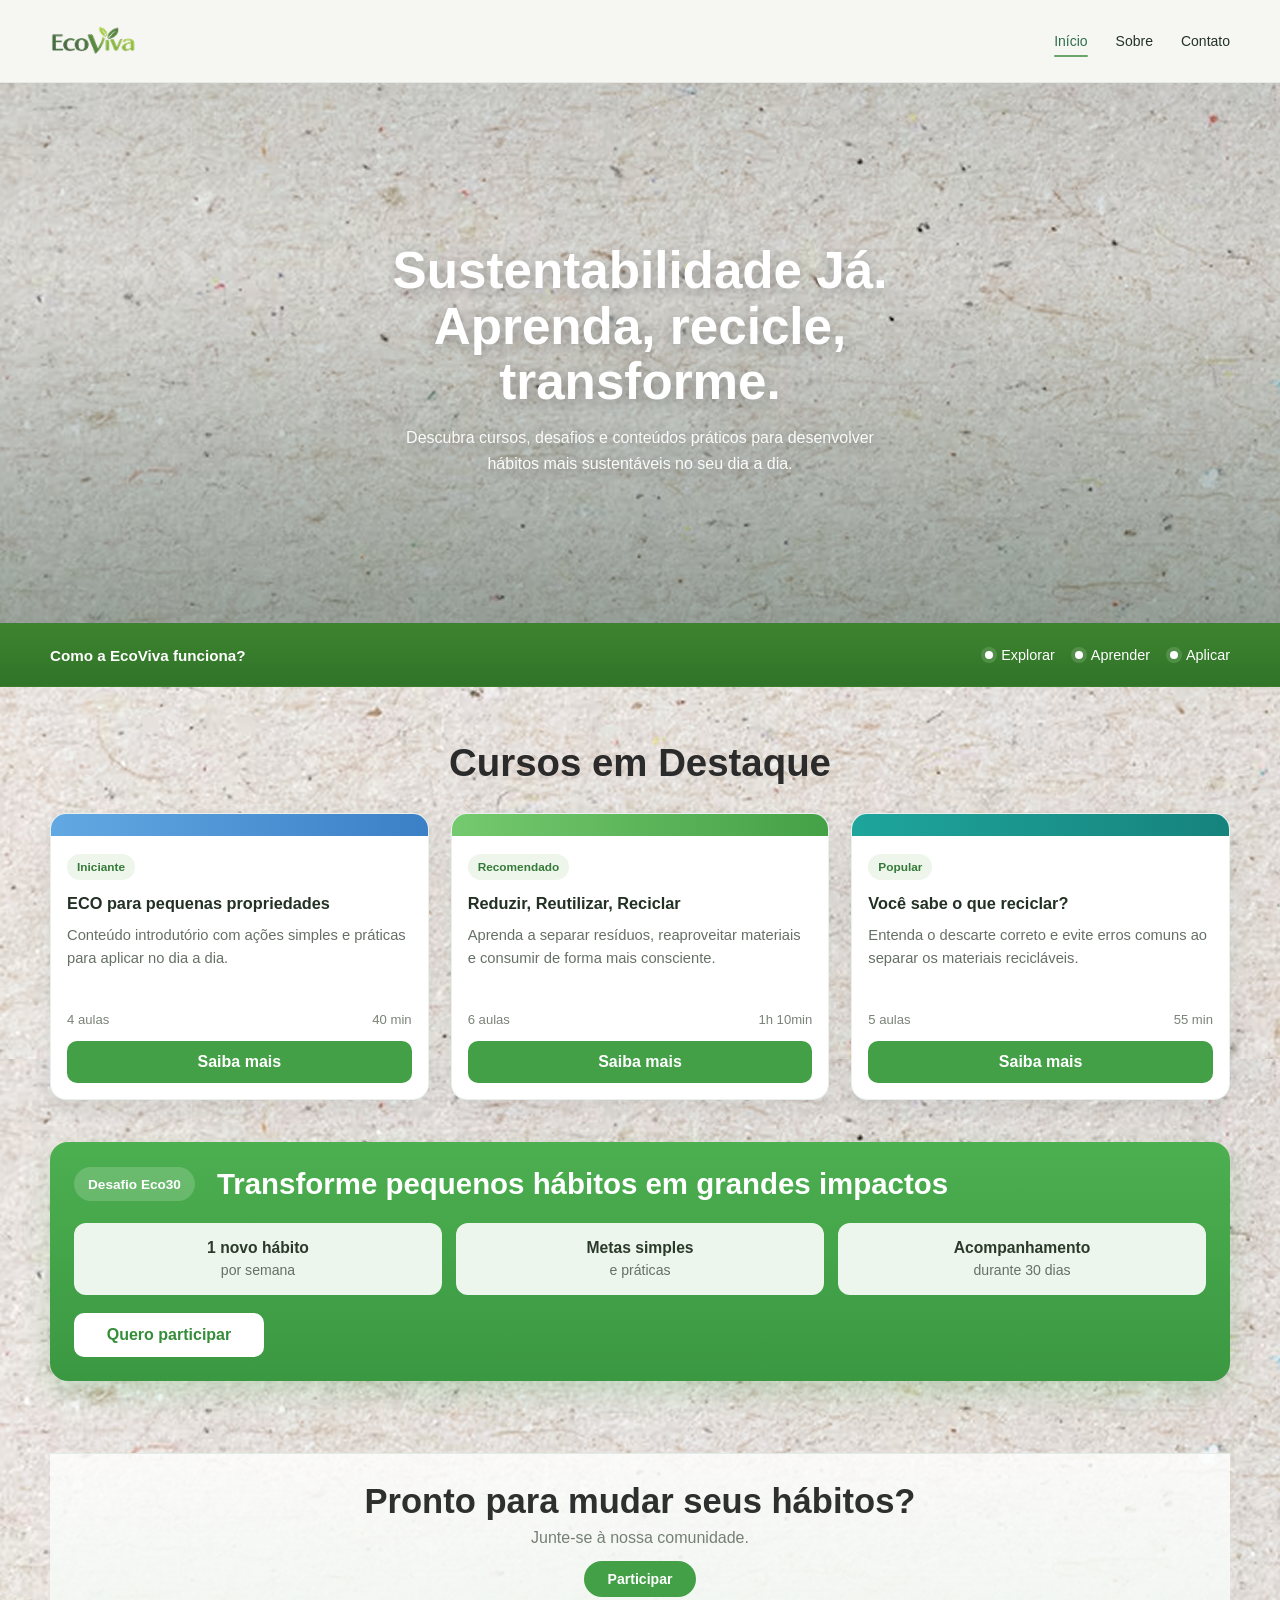
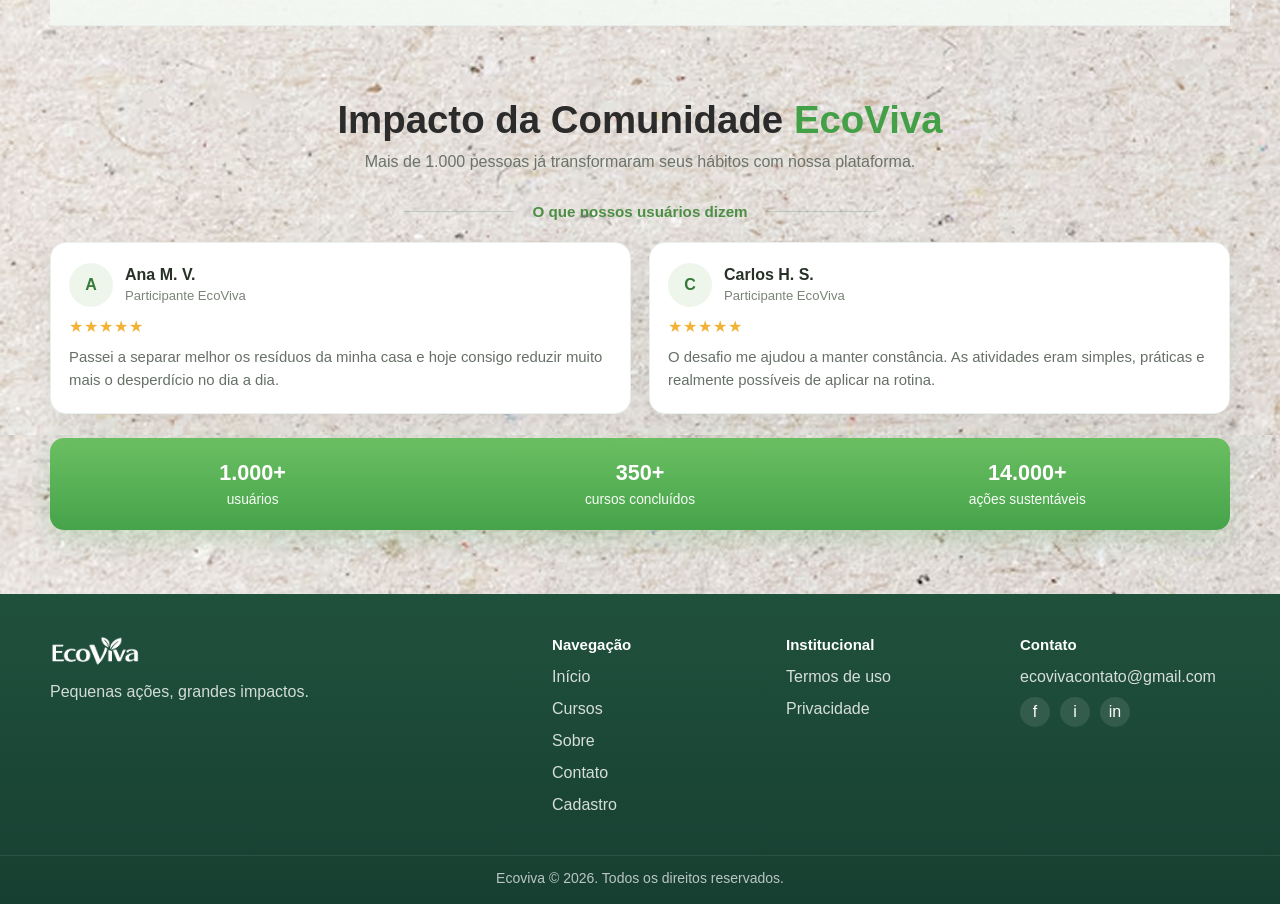
==== commit 4a063448: "feat: adiciona novas funcionalidades" ====
--- a/index.html
+++ b/index.html
@@ -27,8 +27,8 @@
             </h1>
 
             <p class="hero-description">
-              Descubra cursos, desafios e conteúdos práticos para desenvolver hábitos
-              mais sustentáveis no seu dia a dia.
+              Descubra cursos, desafios e conteúdos práticos para desenvolver
+              hábitos mais sustentáveis no seu dia a dia.
             </p>
           </div>
         </div>
@@ -73,8 +73,8 @@
                 <span class="course-badge">Iniciante</span>
                 <h3>ECO para pequenas propriedades</h3>
                 <p>
-                  Conteúdo introdutório com ações simples e práticas para aplicar no
-                  dia a dia.
+                  Conteúdo introdutório com ações simples e práticas para
+                  aplicar no dia a dia.
                 </p>
 
                 <div class="course-meta">
@@ -93,8 +93,8 @@
                 <span class="course-badge">Recomendado</span>
                 <h3>Reduzir, Reutilizar, Reciclar</h3>
                 <p>
-                  Aprenda a separar resíduos, reaproveitar materiais e consumir de
-                  forma mais consciente.
+                  Aprenda a separar resíduos, reaproveitar materiais e consumir
+                  de forma mais consciente.
                 </p>
 
                 <div class="course-meta">
@@ -164,7 +164,7 @@
           <div class="community-cta-box">
             <h2>Pronto para mudar seus hábitos?</h2>
             <p>Junte-se à nossa comunidade.</p>
-            <a href="#" class="cta-button">Participar</a>
+            <a href="/pages/eco30.html" class="cta-button">Participar</a>
           </div>
         </div>
       </section>
@@ -173,7 +173,10 @@
         <div class="container">
           <div class="section-heading">
             <h2>Impacto da Comunidade <span>EcoViva</span></h2>
-            <p>Mais de 1.000 pessoas já transformaram seus hábitos com nossa plataforma.</p>
+            <p>
+              Mais de 1.000 pessoas já transformaram seus hábitos com nossa
+              plataforma.
+            </p>
           </div>
 
           <div class="impact-divider">
@@ -212,8 +215,8 @@
               <div class="testimonial-stars">★★★★★</div>
 
               <p>
-                O desafio me ajudou a manter constância. As atividades eram simples,
-                práticas e realmente possíveis de aplicar na rotina.
+                O desafio me ajudou a manter constância. As atividades eram
+                simples, práticas e realmente possíveis de aplicar na rotina.
               </p>
             </article>
           </div>
@@ -242,4 +245,4 @@
 
     <script src="/js/include.js"></script>
   </body>
-</html>+</html>
--- a/css/home.css
+++ b/css/home.css
@@ -1,7 +1,7 @@
 .home-page {
   overflow-x: hidden;
   background:
-    url("/assets/background/textura_papelao.png") repeat,
+    url("/assets/commum/background/textura_papelao.png") repeat,
     #f3efe6;
 }
 
@@ -12,7 +12,7 @@
   display: flex;
   align-items: center;
   justify-content: center;
-  background-image: url("/assets/background/waterfalls.png");
+  background-image: url("/assets/index/waterfalls.png");
   background-size: cover;
   background-position: center;
   background-repeat: no-repeat;
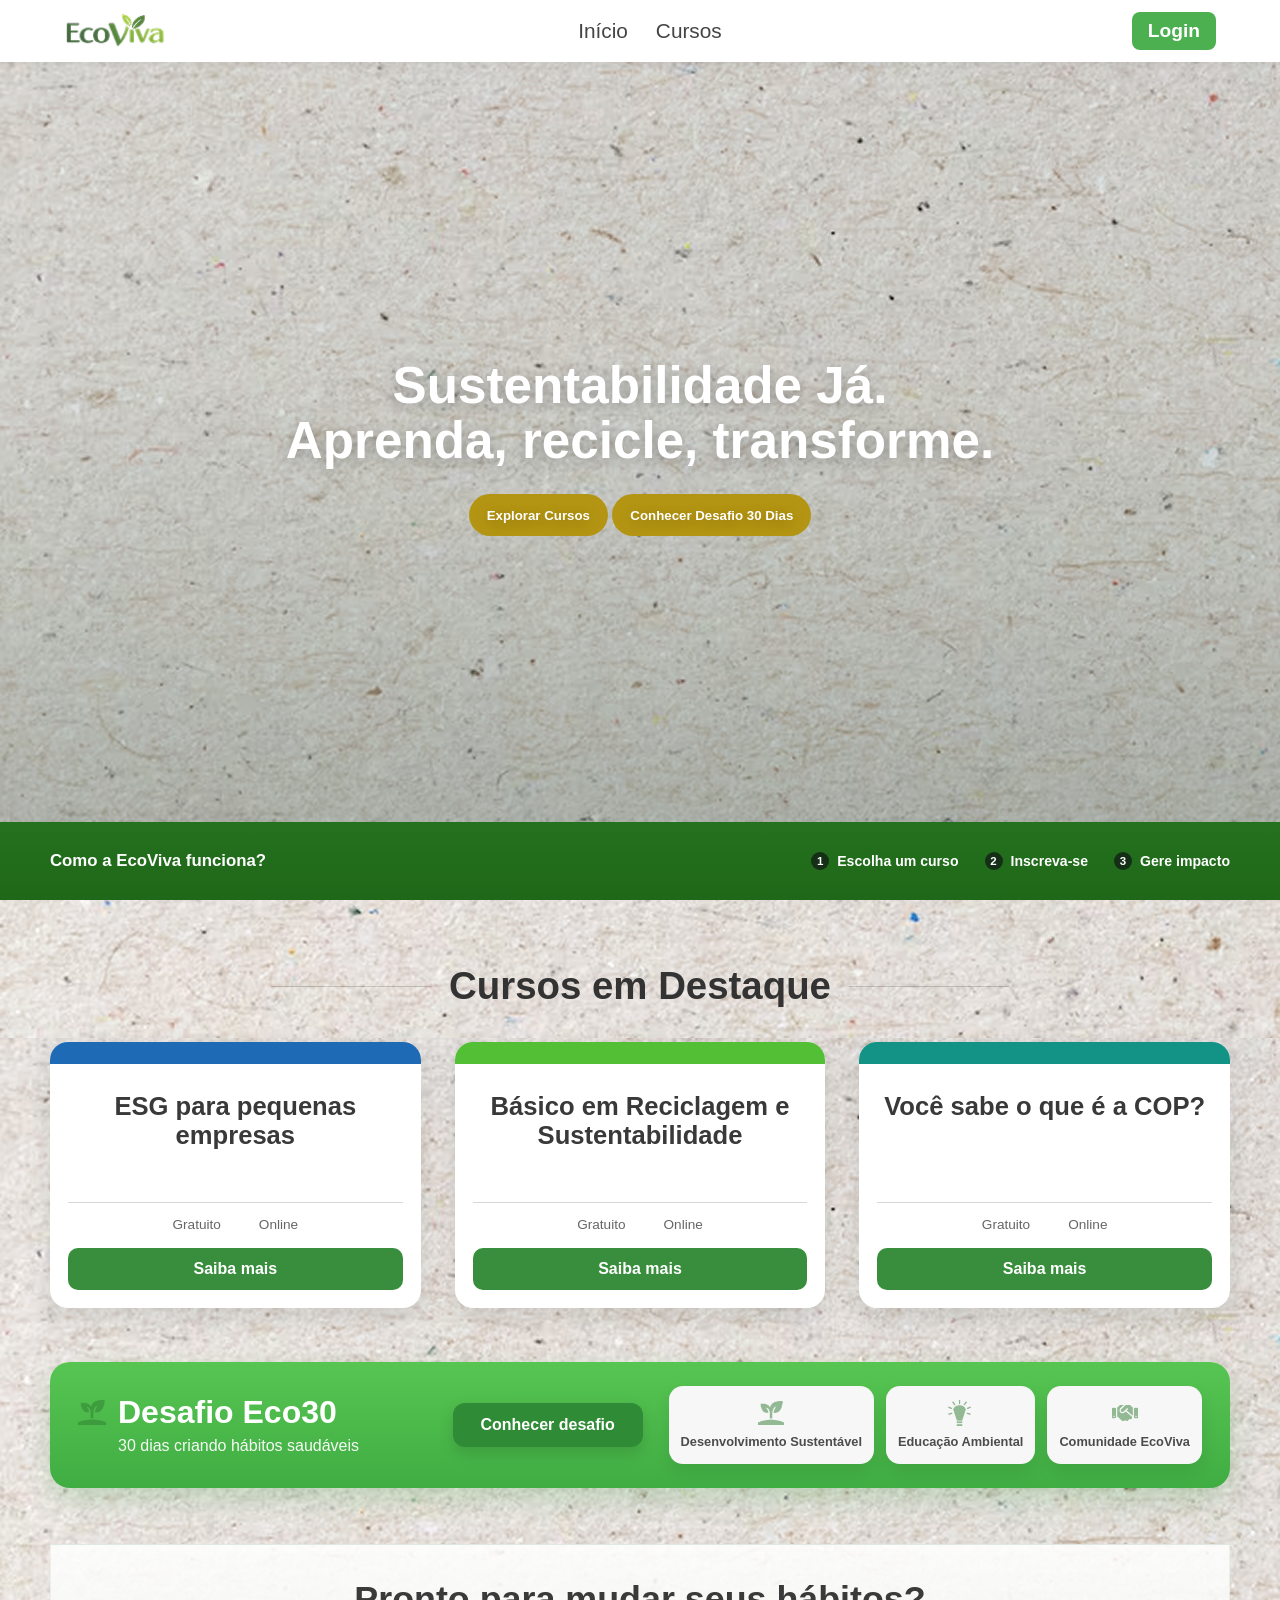
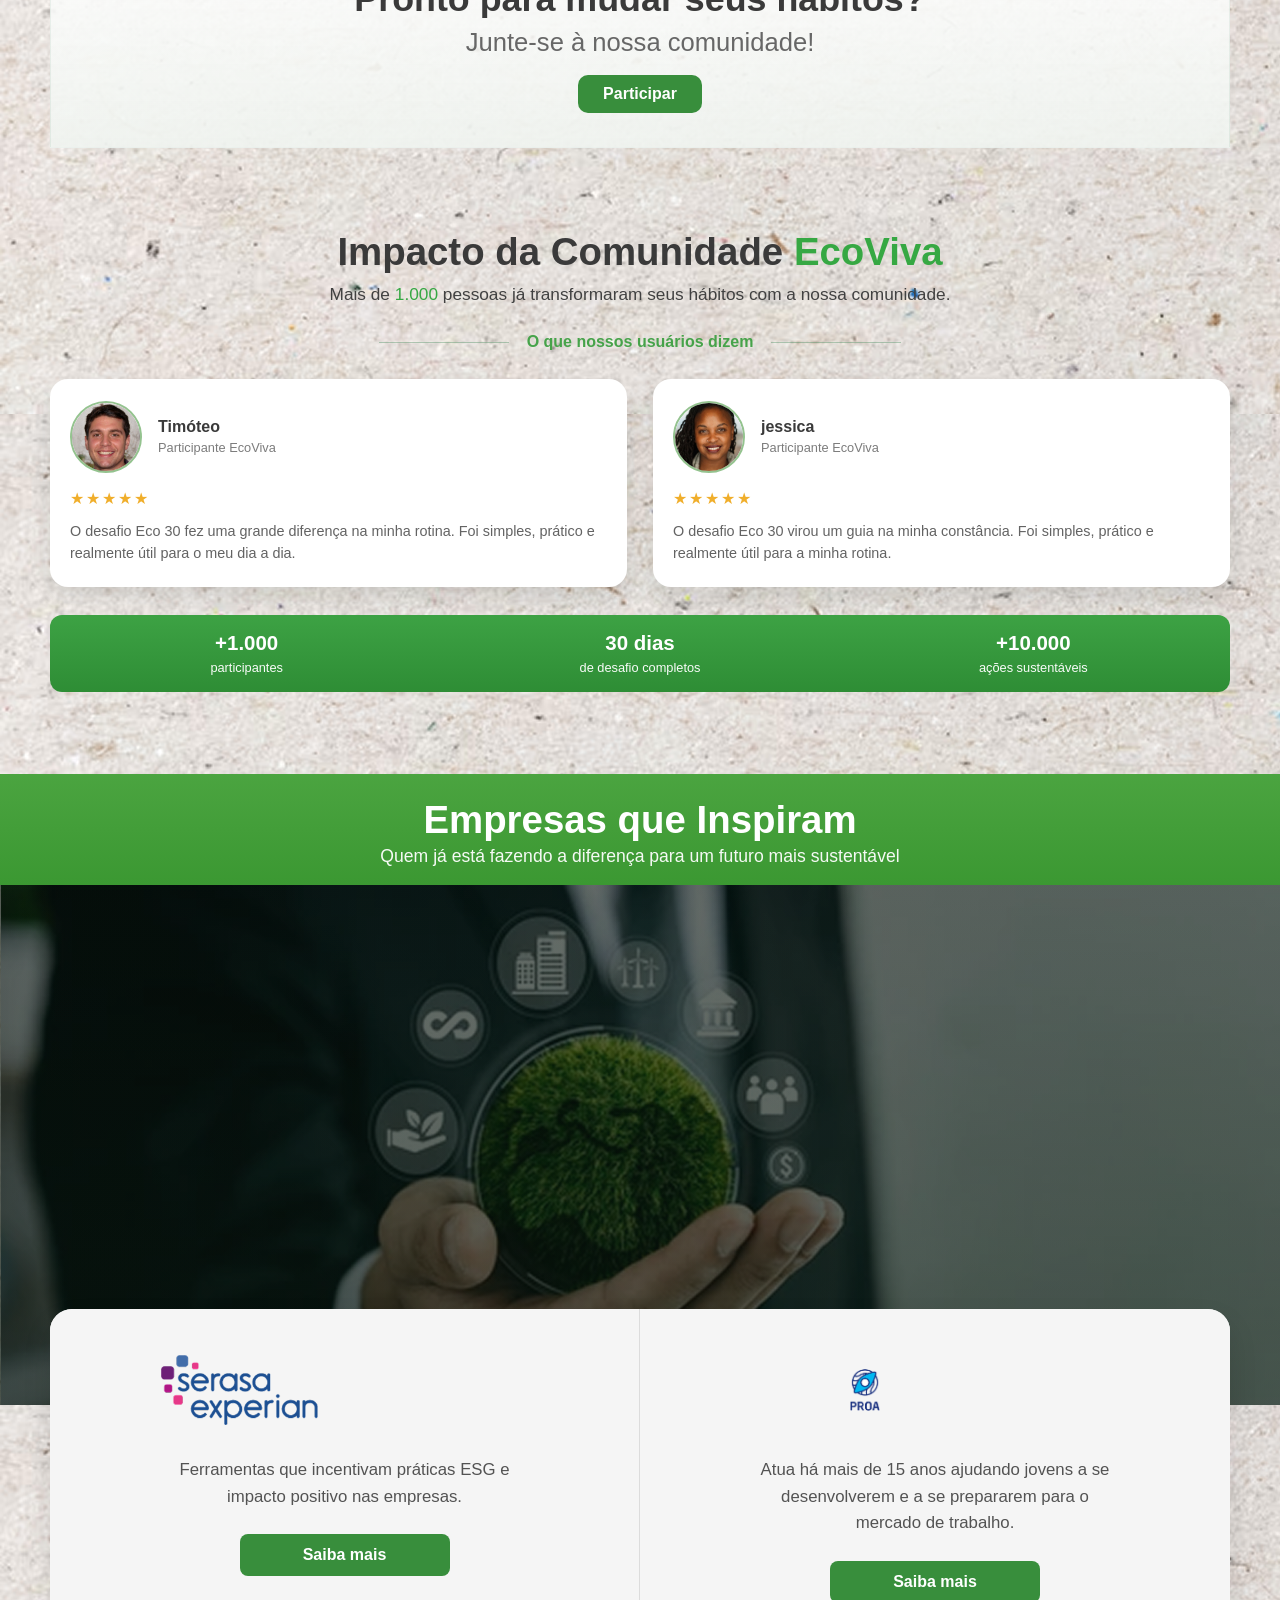
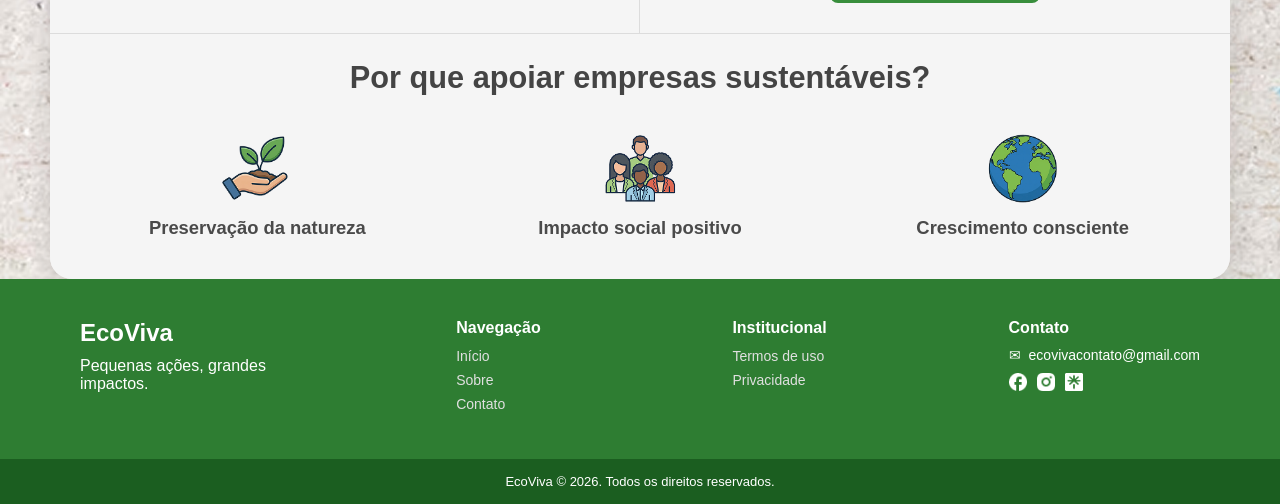
==== commit 562f0726: "message: "Atualização de imagens e links" :wq" ====
--- a/index.html
+++ b/index.html
@@ -26,10 +26,21 @@
               <span>Aprenda, recicle, transforme.</span>
             </h1>
 
-            <p class="hero-description">
-              Descubra cursos, desafios e conteúdos práticos para desenvolver
-              hábitos mais sustentáveis no seu dia a dia.
-            </p>
+
+              <a
+                href="/pages/cursos.html"
+                class="hero-button hero-button-primary"
+              >
+                Explorar Cursos
+              </a>
+
+              <a
+                href="/pages/eco30.html"
+                class="hero-button hero-button-secondary"
+              >
+                Conhecer Desafio 30 Dias
+              </a>
+            </div>
           </div>
         </div>
       </section>
@@ -41,18 +52,18 @@
 
             <div class="how-steps">
               <div class="how-step">
-                <span class="step-dot"></span>
-                <span>Explorar</span>
+                <span class="step-number">1</span>
+                <span>Escolha um curso</span>
               </div>
 
               <div class="how-step">
-                <span class="step-dot"></span>
-                <span>Aprender</span>
+                <span class="step-number">2</span>
+                <span>Inscreva-se</span>
               </div>
 
               <div class="how-step">
-                <span class="step-dot"></span>
-                <span>Aplicar</span>
+                <span class="step-number">3</span>
+                <span>Gere impacto</span>
               </div>
             </div>
           </div>
@@ -62,67 +73,83 @@
       <section class="featured-courses" id="cursos">
         <div class="container">
           <div class="section-heading">
+            <div class="section-title-line"></div>
             <h2>Cursos em Destaque</h2>
+            <div class="section-title-line"></div>
           </div>
 
           <div class="course-grid">
-            <article class="course-card course-card-blue">
-              <div class="course-card-top"></div>
+            <article class="course-card">
+              <div class="course-card-top course-card-top-blue">
+                <div class="course-logo-wrapper">
+                  <!-- <img src="/assets/index/logo-sebrae.png" alt="Sebrae" class="course-logo"> -->
+                  <span class="course-logo-placeholder"></span>
+                </div>
+              </div>
 
               <div class="course-card-body">
-                <span class="course-badge">Iniciante</span>
-                <h3>ECO para pequenas propriedades</h3>
-                <p>
-                  Conteúdo introdutório com ações simples e práticas para
-                  aplicar no dia a dia.
-                </p>
+                <h3>ESG para pequenas empresas</h3>
+
+                <div class="course-divider"></div>
 
                 <div class="course-meta">
-                  <span>4 aulas</span>
-                  <span>40 min</span>
-                </div>
-
-                <a href="#" class="card-button">Saiba mais</a>
+                  <span>Gratuito</span>
+                  <span>Online</span>
+                </div>
+
+                <a href="/pages/cursos.html" class="card-button">Saiba mais</a>
               </div>
             </article>
 
-            <article class="course-card course-card-green">
-              <div class="course-card-top"></div>
+            <article class="course-card">
+              <div class="course-card-top course-card-top-green">
+                <div class="course-logo-wrapper">
+                  <!-- <img src="/assets/index/logo-profec.png" alt="Cursos Profec" class="course-logo"> -->
+                  <span class="course-logo-placeholder"></span>
+                </div>
+              </div>
 
               <div class="course-card-body">
-                <span class="course-badge">Recomendado</span>
-                <h3>Reduzir, Reutilizar, Reciclar</h3>
-                <p>
-                  Aprenda a separar resíduos, reaproveitar materiais e consumir
-                  de forma mais consciente.
-                </p>
+                <h3>Básico em Reciclagem e Sustentabilidade</h3>
+
+                <div class="course-divider"></div>
 
                 <div class="course-meta">
-                  <span>6 aulas</span>
-                  <span>1h 10min</span>
-                </div>
-
-                <a href="#" class="card-button">Saiba mais</a>
+                  <span>Gratuito</span>
+                  <span>Online</span>
+                </div>
+
+                <a
+                  href="https://www.profec.com.br/curso/curso-gratuito-de-basico-em-reciclagem-e-sustentabilidade"
+                  class="card-button"
+                  >Saiba mais</a
+                >
               </div>
             </article>
 
-            <article class="course-card course-card-teal">
-              <div class="course-card-top"></div>
+            <article class="course-card">
+              <div class="course-card-top course-card-top-teal">
+                <div class="course-logo-wrapper">
+                  <!-- <img src="/assets/index/logo-evop.png" alt="EVOP" class="course-logo"> -->
+                  <span class="course-logo-placeholder"></span>
+                </div>
+              </div>
 
               <div class="course-card-body">
-                <span class="course-badge">Popular</span>
-                <h3>Você sabe o que reciclar?</h3>
-                <p>
-                  Entenda o descarte correto e evite erros comuns ao separar os
-                  materiais recicláveis.
-                </p>
+                <h3>Você sabe o que é a COP?</h3>
+
+                <div class="course-divider"></div>
 
                 <div class="course-meta">
-                  <span>5 aulas</span>
-                  <span>55 min</span>
-                </div>
-
-                <a href="#" class="card-button">Saiba mais</a>
+                  <span>Gratuito</span>
+                  <span>Online</span>
+                </div>
+
+                <a
+                  href="https://cop30.br/pt-br/sobre-a-cop30/o-que-e-a-cop"
+                  class="card-button"
+                  >Saiba mais</a
+                >
               </div>
             </article>
           </div>
@@ -132,29 +159,66 @@
       <section class="challenge-section" id="desafio">
         <div class="container">
           <div class="challenge-card">
-            <div class="challenge-header">
-              <span class="challenge-tag">Desafio Eco30</span>
-              <h2>Transforme pequenos hábitos em grandes impactos</h2>
-            </div>
-
-            <div class="challenge-features">
-              <div class="challenge-feature">
-                <strong>1 novo hábito</strong>
-                <span>por semana</span>
-              </div>
-
-              <div class="challenge-feature">
-                <strong>Metas simples</strong>
-                <span>e práticas</span>
-              </div>
-
-              <div class="challenge-feature">
-                <strong>Acompanhamento</strong>
-                <span>durante 30 dias</span>
-              </div>
-            </div>
-
-            <a href="#" class="challenge-button">Quero participar</a>
+            <div class="challenge-info">
+              <div class="challenge-title">
+                <div class="challenge-main-icon-wrapper">
+                  <img
+                    src="/assets/index/icons/icon-desenvolvimento.png"
+                    alt="Desafio Eco30"
+                    class="challenge-main-icon"
+                  />
+                  <span class="challenge-main-icon-placeholder"></span>
+                </div>
+
+                <div>
+                  <h2>Desafio Eco30</h2>
+                  <p>30 dias criando hábitos saudáveis</p>
+                </div>
+              </div>
+
+              <a href="/pages/eco30.html" class="challenge-button">
+                Conhecer desafio
+              </a>
+            </div>
+
+            <div class="challenge-tags">
+              <div class="challenge-tag-box">
+                <div class="tag-icon-wrapper">
+                  <img
+                    src="/assets/index/icons/icon-desenvolvimento.png"
+                    alt="Desenvolvimento Sustentável"
+                    class="tag-icon-image"
+                  />
+
+                  <span class="tag-icon-placeholder"></span>
+                </div>
+                <span>Desenvolvimento Sustentável</span>
+              </div>
+
+              <div class="challenge-tag-box">
+                <div class="tag-icon-wrapper">
+                  <img
+                    src="/assets/index/icons/icon-educacao.png"
+                    alt="Educação Ambiental"
+                    class="tag-icon-image"
+                  />
+                  <span class="tag-icon-placeholder"></span>
+                </div>
+                <span>Educação Ambiental</span>
+              </div>
+
+              <div class="challenge-tag-box">
+                <div class="tag-icon-wrapper">
+                  <img
+                    src="/assets/index//icons/icon-comunidade.png"
+                    alt="Comunidade EcoViva"
+                    class="tag-icon-image"
+                  />
+                  <span class="tag-icon-placeholder"></span>
+                </div>
+                <span>Comunidade EcoViva</span>
+              </div>
+            </div>
           </div>
         </div>
       </section>
@@ -163,7 +227,7 @@
         <div class="container">
           <div class="community-cta-box">
             <h2>Pronto para mudar seus hábitos?</h2>
-            <p>Junte-se à nossa comunidade.</p>
+            <p>Junte-se à nossa comunidade!</p>
             <a href="/pages/eco30.html" class="cta-button">Participar</a>
           </div>
         </div>
@@ -171,11 +235,11 @@
 
       <section class="impact-section">
         <div class="container">
-          <div class="section-heading">
+          <div class="impact-header">
             <h2>Impacto da Comunidade <span>EcoViva</span></h2>
             <p>
-              Mais de 1.000 pessoas já transformaram seus hábitos com nossa
-              plataforma.
+              Mais de <span>1.000</span> pessoas já transformaram seus hábitos
+              com a nossa comunidade.
             </p>
           </div>
 
@@ -186,10 +250,16 @@
           <div class="testimonial-grid">
             <article class="testimonial-card">
               <div class="testimonial-user">
-                <div class="testimonial-avatar">A</div>
-
-                <div>
-                  <h3>Ana M. V.</h3>
+                <div class="testimonial-avatar">
+                  <img
+                    src="/assets/index/pessoa_nao_existe_1.png"
+                    alt="Foto de timóteo"
+                    class="testimonial-avatar-image"
+                  />
+                </div>
+
+                <div class="testimonial-user-info">
+                  <h3>Timóteo</h3>
                   <span>Participante EcoViva</span>
                 </div>
               </div>
@@ -197,17 +267,23 @@
               <div class="testimonial-stars">★★★★★</div>
 
               <p>
-                Passei a separar melhor os resíduos da minha casa e hoje consigo
-                reduzir muito mais o desperdício no dia a dia.
+                O desafio Eco 30 fez uma grande diferença na minha rotina. Foi
+                simples, prático e realmente útil para o meu dia a dia.
               </p>
             </article>
 
             <article class="testimonial-card">
               <div class="testimonial-user">
-                <div class="testimonial-avatar">C</div>
-
-                <div>
-                  <h3>Carlos H. S.</h3>
+                <div class="testimonial-avatar">
+                  <img
+                    src="/assets/index/pessoa_nao_existe_2.png"
+                    alt="Foto de jéssica"
+                    class="testimonial-avatar-image"
+                  />
+                </div>
+
+                <div class="testimonial-user-info">
+                  <h3>jessica</h3>
                   <span>Participante EcoViva</span>
                 </div>
               </div>
@@ -215,26 +291,132 @@
               <div class="testimonial-stars">★★★★★</div>
 
               <p>
-                O desafio me ajudou a manter constância. As atividades eram
-                simples, práticas e realmente possíveis de aplicar na rotina.
+                O desafio Eco 30 virou um guia na minha constância. Foi simples,
+                prático e realmente útil para a minha rotina.
               </p>
             </article>
           </div>
 
           <div class="stats-bar">
             <div class="stat-item">
-              <strong>1.000+</strong>
-              <span>usuários</span>
+              <strong>+1.000</strong>
+              <span>participantes</span>
             </div>
 
             <div class="stat-item">
-              <strong>350+</strong>
-              <span>cursos concluídos</span>
+              <strong>30 dias</strong>
+              <span>de desafio completos</span>
             </div>
 
             <div class="stat-item">
-              <strong>14.000+</strong>
+              <strong>+10.000</strong>
               <span>ações sustentáveis</span>
+            </div>
+          </div>
+        </div>
+      </section>
+
+      <section class="companies-section">
+        <div class="companies-title-bar">
+          <div class="container">
+            <h2>Empresas que Inspiram</h2>
+            <p>
+              Quem já está fazendo a diferença para um futuro mais sustentável
+            </p>
+          </div>
+        </div>
+
+        <div class="companies-hero">
+          <div class="companies-hero-overlay"></div>
+        </div>
+
+        <div class="container companies-content">
+          <div class="companies-panel">
+            <div class="companies-grid">
+              <article class="company-card company-card-border">
+                <div class="company-logo-wrapper">
+                  <img
+                    src="/assets/index/serasa-logo.png"
+                    alt="Serasa Experian"
+                    class="company-logo-image"
+                  />
+                  <span
+                    class="company-logo-placeholder company-logo-placeholder-wide"
+                  ></span>
+                </div>
+
+                <p>
+                  Ferramentas que incentivam práticas ESG e impacto positivo nas
+                  empresas.
+                </p>
+
+                <a
+                  href="https://sebrae.com.br/sites/PortalSebrae/artigos/qual-e-a-importancia-do-esg-para-as-pequenas-empresas,7a42f92d3c2a2810VgnVCM100000d701210aRCRD"
+                  class="company-button"
+                  >Saiba mais</a
+                >
+              </article>
+
+              <article class="company-card">
+                <div class="company-logo-wrapper">
+                  <!-- Substitua pelo logo depois -->
+                  <img
+                    src="/assets/index/logo-proa.png"
+                    alt="PROA"
+                    class="company-logo-image"
+                  />
+                  <span class="company-logo-placeholder"></span>
+                </div>
+
+                <p>
+                  Atua há mais de 15 anos ajudando jovens a se desenvolverem e a
+                  se prepararem para o mercado de trabalho.
+                </p>
+
+                <a href="#" class="company-button">Saiba mais</a>
+              </article>
+            </div>
+
+            <div class="companies-reasons">
+              <h3>Por que apoiar empresas sustentáveis?</h3>
+
+              <div class="reasons-grid">
+                <div class="reason-item">
+                  <div class="reason-icon-wrapper">
+                    <img
+                      src="/assets/index//icons/folha-icon.png"
+                      alt="Preservação da natureza"
+                      class="reason-icon-image"
+                    />
+                    <span class="reason-icon-placeholder"></span>
+                  </div>
+                  <p>Preservação da natureza</p>
+                </div>
+
+                <div class="reason-item">
+                  <div class="reason-icon-wrapper">
+                    <img
+                      src="/assets/index/icons/pessoas-icon.png"
+                      alt="Impacto social positivo"
+                      class="reason-icon-image"
+                    />
+                    <span class="reason-icon-placeholder"></span>
+                  </div>
+                  <p>Impacto social positivo</p>
+                </div>
+
+                <div class="reason-item">
+                  <div class="reason-icon-wrapper">
+                    <img
+                      src="/assets/index/icons/icon-crescimento.png"
+                      alt="Crescimento consciente"
+                      class="reason-icon-image"
+                    />
+                    <span class="reason-icon-placeholder"></span>
+                  </div>
+                  <p>Crescimento consciente</p>
+                </div>
+              </div>
             </div>
           </div>
         </div>
--- a/css/header.css
+++ b/css/header.css
@@ -1,66 +1,130 @@
 .header {
-  background: #f6f6f2;
-  border-bottom: 1px solid rgba(32, 81, 61, 0.08);
+  width: 100%;
+  position: sticky;
+  top: 0;
+  z-index: 1000;
+  background: rgba(255, 255, 255, 0.85);
+  backdrop-filter: blur(8px);
+  box-shadow: 0 2px 8px rgba(0, 0, 0, 0.06);
 }
 
-.header-content {
-  min-height: 82px;
+.header__container {
+  max-width: 1200px;
+  margin: 0 auto;
+  padding: 12px 24px;
+
   display: flex;
   align-items: center;
   justify-content: space-between;
-  gap: 24px;
 }
 
-.logo {
-  display: flex;
-  align-items: center;
+/* LOGO */
+.header__logo {
+  font-size: 1.8rem;
+  font-weight: 700;
+  color: #2e7d32;
 }
 
-.logo img {
-  width: 88px;
-  height: auto;
+.header__logo span {
+  color: #66bb6a;
 }
 
-.nav {
+/* NAV */
+.header__nav {
   display: flex;
-  align-items: center;
   gap: 28px;
 }
 
-.nav a {
+.header__link {
   position: relative;
-  font-size: 14px;
-  color: var(--text-900);
+  font-size: 1.3rem;
+  color: #444;
+  transition: 0.2s;
 }
 
-.nav a:hover,
-.nav a.active {
-  color: var(--green-700);
-}
-
-.nav a.active::after,
-.nav a:hover::after {
+.header__link::after {
   content: "";
   position: absolute;
   left: 0;
-  bottom: -8px;
-  width: 100%;
+  bottom: -4px;
+  width: 0%;
   height: 2px;
-  border-radius: 999px;
-  background: var(--green-500);
+  background: #4caf50;
+  transition: 0.2s;
 }
 
-@media (max-width: 640px) {
-  .header-content {
-    min-height: 74px;
+.header__link:hover {
+  color: #2e7d32;
+}
+
+.header__link:hover::after {
+  width: 100%;
+}
+
+/* LOGIN BUTTON */
+.header__login {
+  padding: 8px 16px;
+  border-radius: 8px;
+  background: #4caf50;
+  color: #fff;
+  font-size: 1.2rem;
+  font-weight: 600;
+  transition: 0.2s;
+}
+
+.header__login:hover {
+  background: #43a047;
+}
+
+/* ACTIONS */
+.header__actions {
+  display: flex;
+  align-items: center;
+  gap: 16px;
+}
+
+/* MOBILE MENU BUTTON */
+.header__menu-btn {
+  display: none;
+  flex-direction: column;
+  gap: 4px;
+}
+
+.header__menu-btn span {
+  width: 22px;
+  height: 2px;
+  background: #333;
+}
+
+/* LOGO IMAGE */
+.header__logo img {
+  height: 36px;
+  width: auto;
+  object-fit: contain;
+  display: block;
+}
+
+/* RESPONSIVO */
+@media (max-width: 768px) {
+  .header__nav {
+    position: absolute;
+    top: 60px;
+    left: 0;
+    width: 100%;
+
+    background: white;
     flex-direction: column;
-    justify-content: center;
-    padding: 12px 0;
+    align-items: center;
+    padding: 20px 0;
+
+    display: none;
   }
 
-  .nav {
-    gap: 16px;
-    flex-wrap: wrap;
-    justify-content: center;
+  .header__nav.active {
+    display: flex;
+  }
+
+  .header__menu-btn {
+    display: flex;
   }
 }
--- a/css/footer.css
+++ b/css/footer.css
@@ -1,77 +1,80 @@
 .footer {
-  background: linear-gradient(180deg, var(--green-800), var(--green-900));
-  color: var(--white);
+  background-color: #2e7d32;
+  color: #ffffff;
+  margin-top: 0;
 }
 
-.footer-content {
-  display: grid;
-  grid-template-columns: 1.1fr 1.6fr;
-  gap: 36px;
-  padding: 42px 0 30px;
+.footer-container {
+  display: flex;
+  justify-content: space-between;
+  flex-wrap: wrap;
+  padding: 40px 80px;
 }
 
-.footer-brand img {
-  width: 92px;
-  height: auto;
-  margin-bottom: 12px;
-  filter: brightness(0) invert(1);
+.footer-brand {
+  max-width: 250px;
 }
 
-.footer-brand p {
-  color: rgba(255, 255, 255, 0.8);
-  line-height: 1.6;
+.logo {
+  font-size: 24px;
+  font-weight: bold;
+  margin-bottom: 10px;
 }
 
-.footer-links {
-  display: grid;
-  grid-template-columns: repeat(3, 1fr);
-  gap: 24px;
+.footer-column {
+  min-width: 150px;
 }
 
-.footer-links h4 {
-  margin-bottom: 12px;
-  font-size: 15px;
+.footer-column h3 {
+  font-size: 16px;
+  margin-bottom: 10px;
 }
 
-.footer-links a,
-.footer-links p {
-  display: block;
-  margin-bottom: 8px;
-  color: rgba(255, 255, 255, 0.82);
-  line-height: 1.5;
+.footer-column ul {
+  list-style: none;
+  padding: 0;
 }
 
-.footer-links a:hover {
-  color: var(--white);
+.footer-column ul li {
+  margin-bottom: 6px;
 }
 
-.social {
+.footer-column a {
+  text-decoration: none;
+  color: #e0e0e0;
+  font-size: 14px;
+}
+
+.footer-column a:hover {
+  color: #ffffff;
+}
+
+.footer-contact .email {
+  display: flex;
+  align-items: center;
+  font-size: 14px;
+  margin-bottom: 10px;
+}
+
+.footer-contact .icon {
+  margin-right: 8px;
+}
+
+.social-icons {
   display: flex;
   gap: 10px;
-  margin-top: 8px;
 }
 
-.social span {
-  width: 30px;
-  height: 30px;
-  display: inline-flex;
-  align-items: center;
-  justify-content: center;
-  border-radius: 999px;
-  background: rgba(255, 255, 255, 0.1);
+.social-icons img {
+  width: 18px;
+  height: 18px;
+  filter: brightness(0) invert(1);
+  cursor: pointer;
 }
 
 .footer-bottom {
-  padding: 14px 0 18px;
+  background-color: #1b5e20;
   text-align: center;
-  border-top: 1px solid rgba(255, 255, 255, 0.08);
-  color: rgba(255, 255, 255, 0.7);
-  font-size: 14px;
-}
-
-@media (max-width: 768px) {
-  .footer-content,
-  .footer-links {
-    grid-template-columns: 1fr;
-  }
-}
+  padding: 15px;
+  font-size: 13px;
+}
--- a/css/home.css
+++ b/css/home.css
@@ -3,12 +3,13 @@
   background:
     url("/assets/commum/background/textura_papelao.png") repeat,
     #f3efe6;
+  margin-bottom: 0;
 }
 
 /* HERO */
 .hero {
   position: relative;
-  min-height: 540px;
+  min-height: 760px;
   display: flex;
   align-items: center;
   justify-content: center;
@@ -23,54 +24,77 @@
   inset: 0;
   background: linear-gradient(
     180deg,
-    rgba(18, 48, 35, 0.12) 0%,
-    rgba(18, 48, 35, 0.08) 35%,
-    rgba(18, 48, 35, 0.38) 100%
+    rgba(17, 44, 30, 0.08) 0%,
+    rgba(17, 44, 30, 0.12) 42%,
+    rgba(17, 44, 30, 0.28) 100%
   );
 }
 
 .hero-content {
   position: relative;
   z-index: 1;
-  padding: 96px 0 82px;
+  padding: 130px 0 120px;
 }
 
 .hero-text {
-  max-width: 620px;
+  max-width: 720px;
   margin: 0 auto;
   text-align: center;
   color: #ffffff;
-  text-shadow: 0 3px 14px rgba(0, 0, 0, 0.28);
+  text-shadow: 0 3px 14px rgba(0, 0, 0, 0.25);
 }
 
 .hero-text h1 {
-  font-size: clamp(2.1rem, 4vw, 3.7rem);
+  font-size: clamp(2.4rem, 4vw, 4rem);
   line-height: 1.08;
-  margin-bottom: 16px;
+  margin-bottom: 26px;
+  font-weight: 800;
 }
 
 .hero-text h1 span {
   display: block;
 }
 
-.hero-description {
-  max-width: 520px;
-  margin: 0 auto;
-  font-size: 1rem;
-  line-height: 1.6;
-  color: rgba(255, 255, 255, 0.95);
+.hero-actions {
+  display: flex;
+  justify-content: center;
+  gap: 14px;
+  flex-wrap: wrap;
+}
+
+.hero-button {
+  min-height: 42px;
+  padding: 0 18px;
+  border-radius: 999px;
+  display: inline-flex;
+  align-items: center;
+  justify-content: center;
+  font-size: 0.83rem;
+  font-weight: 700;
+  transition:
+    transform 0.2s ease,
+    opacity 0.2s ease;
+}
+
+.hero-button:hover {
+  transform: translateY(-2px);
+  opacity: 0.95;
+}
+
+.hero-button-primary,
+.hero-button-secondary {
+  background: #b49513;
+  color: #ffffff;
 }
 
 /* HOW IT WORKS */
 .how-it-works {
-  background: linear-gradient(180deg, #3e842f 0%, #2f7428 100%);
-  color: #ffffff;
-  border-top: 1px solid rgba(255, 255, 255, 0.08);
-  border-bottom: 1px solid rgba(0, 0, 0, 0.05);
+  background: linear-gradient(180deg, #24711e 0%, #1f6819 100%);
+  color: #ffffff;
 }
 
 .how-it-works-content {
-  min-height: 62px;
+  min-height: 78px;
   display: flex;
   align-items: center;
   justify-content: space-between;
@@ -79,154 +103,152 @@
 }
 
 .how-label {
-  font-size: 0.95rem;
+  font-size: 1.05rem;
+  font-weight: 700;
+}
+
+.how-steps {
+  display: flex;
+  align-items: center;
+  gap: 26px;
+  flex-wrap: wrap;
+}
+
+.how-step {
+  display: flex;
+  align-items: center;
+  gap: 8px;
+  font-size: 0.88rem;
   font-weight: 600;
 }
 
-.how-steps {
-  display: flex;
-  align-items: center;
-  gap: 20px;
-  flex-wrap: wrap;
-}
-
-.how-step {
-  display: flex;
-  align-items: center;
-  gap: 8px;
-  font-size: 0.9rem;
-}
-
-.step-dot {
-  width: 8px;
-  height: 8px;
+.step-number {
+  width: 18px;
+  height: 18px;
   border-radius: 50%;
-  background: #ffffff;
-  box-shadow: 0 0 0 4px rgba(255, 255, 255, 0.14);
-}
-
-/* SECTIONS */
-.featured-courses,
-.challenge-section,
-.community-cta,
-.impact-section {
-  position: relative;
-}
-
+  background: #152f17;
+  color: #ffffff;
+  display: inline-flex;
+  align-items: center;
+  justify-content: center;
+  font-size: 0.72rem;
+}
+
+/* TITULOS */
+.section-heading {
+  display: flex;
+  align-items: center;
+  justify-content: center;
+  gap: 18px;
+  margin-bottom: 34px;
+}
+
+.section-heading h2 {
+  font-size: clamp(2rem, 3vw, 2.95rem);
+  color: #333333;
+  text-align: center;
+}
+
+.section-title-line {
+  width: 160px;
+  height: 1px;
+  background: rgba(0, 0, 0, 0.16);
+}
+
+/* CURSOS */
 .featured-courses {
-  padding: 54px 0 34px;
-}
-
-.section-heading {
-  text-align: center;
-  margin-bottom: 28px;
-}
-
-.section-heading h2 {
-  font-size: clamp(1.8rem, 3vw, 2.45rem);
-  color: #2b2b2b;
-  margin-bottom: 8px;
-}
-
-.section-heading h2 span {
-  color: #43a047;
-}
-
-.section-heading p {
-  color: #6b7368;
-  line-height: 1.55;
-}
-
-/* COURSE CARDS */
+  padding: 64px 0 42px;
+}
+
 .course-grid {
   display: grid;
   grid-template-columns: repeat(3, minmax(0, 1fr));
-  gap: 22px;
+  gap: 34px;
 }
 
 .course-card {
   background: #ffffff;
-  border: 1px solid rgba(47, 111, 77, 0.1);
-  border-radius: 16px;
+  border-radius: 18px;
   overflow: hidden;
-  box-shadow: 0 10px 24px rgba(25, 43, 31, 0.09);
-  transition:
-    transform 0.2s ease,
-    box-shadow 0.2s ease;
-}
-
-.course-card:hover {
-  transform: translateY(-4px);
-  box-shadow: 0 16px 32px rgba(25, 43, 31, 0.13);
+  box-shadow: 0 10px 24px rgba(25, 43, 31, 0.12);
 }
 
 .course-card-top {
   height: 22px;
-}
-
-.course-card-blue .course-card-top {
-  background: linear-gradient(90deg, #62a9e3 0%, #3b7fc6 100%);
-}
-
-.course-card-green .course-card-top {
-  background: linear-gradient(90deg, #75c96f 0%, #45a146 100%);
-}
-
-.course-card-teal .course-card-top {
-  background: linear-gradient(90deg, #1ea59c 0%, #16837d 100%);
+  display: flex;
+  align-items: center;
+  padding: 0 12px;
+}
+
+.course-card-top-blue {
+  background: #1f6ab5;
+}
+
+.course-card-top-green {
+  background: #52bf34;
+}
+
+.course-card-top-teal {
+  background: #139286;
+}
+
+.course-logo-wrapper {
+  display: flex;
+  align-items: center;
+  height: 100%;
+}
+
+.course-logo {
+  max-height: 14px;
+  max-width: 110px;
+  display: block;
+  object-fit: contain;
+}
+
+.course-logo-placeholder {
+  display: block;
+  width: 90px;
+  height: 12px;
 }
 
 .course-card-body {
-  padding: 18px 16px 16px;
-}
-
-.course-badge {
-  display: inline-flex;
-  align-items: center;
-  min-height: 26px;
-  padding: 0 10px;
-  border-radius: 999px;
-  background: #eef6ec;
-  color: #357a38;
-  font-size: 0.74rem;
-  font-weight: 700;
-  margin-bottom: 12px;
+  padding: 28px 18px 18px;
+  text-align: center;
 }
 
 .course-card h3 {
-  font-size: 1.02rem;
-  line-height: 1.35;
-  margin-bottom: 10px;
-  color: #233124;
-}
-
-.course-card p {
-  min-height: 74px;
-  font-size: 0.92rem;
-  line-height: 1.55;
-  color: #667066;
+  min-height: 92px;
+  font-size: 1.6rem;
+  line-height: 1.15;
+  color: #393939;
+  margin-bottom: 18px;
+}
+
+.course-divider {
+  width: 100%;
+  height: 1px;
+  background: #d8d8d8;
   margin-bottom: 14px;
 }
 
 .course-meta {
   display: flex;
-  align-items: center;
-  justify-content: space-between;
-  gap: 12px;
-  margin-bottom: 14px;
-  font-size: 0.82rem;
-  color: #7a8378;
+  justify-content: center;
+  gap: 38px;
+  margin-bottom: 16px;
+  font-size: 0.85rem;
+  color: #666666;
 }
 
 .card-button {
-  display: inline-flex;
-  align-items: center;
-  justify-content: center;
   width: 100%;
   min-height: 42px;
   border-radius: 10px;
-  background: #43a047;
-  color: #ffffff;
+  background: #388e3c;
+  color: #ffffff;
+  display: inline-flex;
+  align-items: center;
+  justify-content: center;
   font-weight: 700;
   transition:
     background-color 0.2s ease,
@@ -234,155 +256,212 @@
 }
 
 .card-button:hover {
-  background: #367f39;
+  background: #2f7733;
   transform: translateY(-1px);
 }
 
-/* CHALLENGE */
+/* DESAFIO ECO30 */
 .challenge-section {
-  padding: 8px 0 42px;
+  padding: 12px 0 56px;
 }
 
 .challenge-card {
-  background: linear-gradient(180deg, #4caf50 0%, #3b9842 100%);
-  border-radius: 18px;
-  padding: 24px;
-  box-shadow: 0 12px 28px rgba(67, 160, 71, 0.22);
-  color: #ffffff;
-}
-
-.challenge-header {
+  background: linear-gradient(180deg, #57c552 0%, #40ad43 100%);
+  border-radius: 20px;
+  padding: 24px 28px;
+  box-shadow: 0 12px 26px rgba(67, 160, 71, 0.24);
   display: flex;
   align-items: center;
   justify-content: space-between;
-  gap: 22px;
-  margin-bottom: 20px;
-}
-
-.challenge-tag {
-  display: inline-flex;
-  align-items: center;
-  min-height: 34px;
-  padding: 0 14px;
-  border-radius: 999px;
-  background: rgba(255, 255, 255, 0.18);
-  font-size: 0.85rem;
-  font-weight: 700;
-  white-space: nowrap;
-}
-
-.challenge-header h2 {
+  gap: 26px;
+}
+
+.challenge-info {
+  display: flex;
+  align-items: center;
+  justify-content: space-between;
+  gap: 18px;
   flex: 1;
-  font-size: clamp(1.15rem, 2.3vw, 1.9rem);
-  line-height: 1.25;
-}
-
-.challenge-features {
-  display: grid;
-  grid-template-columns: repeat(3, minmax(0, 1fr));
-  gap: 14px;
-  margin-bottom: 18px;
-}
-
-.challenge-feature {
-  background: rgba(255, 255, 255, 0.9);
-  color: #2b3a2b;
-  border-radius: 12px;
-  padding: 16px 14px;
-  text-align: center;
-}
-
-.challenge-feature strong {
-  display: block;
-  font-size: 0.98rem;
-  margin-bottom: 4px;
-}
-
-.challenge-feature span {
-  font-size: 0.88rem;
-  color: #667066;
+}
+
+.challenge-title {
+  display: flex;
+  align-items: flex-start;
+  gap: 12px;
+  color: #ffffff;
+}
+
+.challenge-main-icon-wrapper {
+  width: 28px;
+  min-width: 28px;
+  height: 28px;
+  display: flex;
+  align-items: center;
+  justify-content: center;
+  margin-top: 4px;
+}
+
+.challenge-main-icon {
+  width: 100%;
+  height: 100%;
+  object-fit: contain;
+  display: block;
+}
+
+.challenge-main-icon-placeholder {
+  display: block;
+  width: 28px;
+  height: 28px;
+}
+
+.challenge-title h2 {
+  font-size: 2rem;
+  margin-bottom: 6px;
+}
+
+.challenge-title p {
+  font-size: 1rem;
+  opacity: 0.95;
 }
 
 .challenge-button {
-  display: inline-flex;
-  align-items: center;
-  justify-content: center;
   min-width: 190px;
   min-height: 44px;
-  border-radius: 10px;
-  background: #ffffff;
-  color: #358d39;
+  border-radius: 12px;
+  background: #2f8b35;
+  color: #ffffff;
+  display: inline-flex;
+  align-items: center;
+  justify-content: center;
   font-weight: 700;
-  transition:
-    transform 0.2s ease,
-    opacity 0.2s ease;
-}
-
-.challenge-button:hover {
-  transform: translateY(-1px);
-  opacity: 0.92;
+  box-shadow: 0 6px 14px rgba(38, 93, 41, 0.25);
+}
+
+.challenge-tags {
+  display: flex;
+  gap: 12px;
+  flex-wrap: wrap;
+}
+
+.challenge-tag-box {
+  min-width: 132px;
+  background: #f7f7f7;
+  color: #4c4c4c;
+  border-radius: 14px;
+  padding: 14px 12px;
+  text-align: center;
+  box-shadow: 0 8px 18px rgba(0, 0, 0, 0.08);
+}
+
+.tag-icon-wrapper {
+  width: 26px;
+  height: 26px;
+  margin: 0 auto 8px;
+  display: flex;
+  align-items: center;
+  justify-content: center;
+}
+
+.tag-icon-image {
+  width: 100%;
+  height: 100%;
+  object-fit: contain;
+  display: block;
+}
+
+.tag-icon-placeholder {
+  display: block;
+  width: 26px;
+  height: 26px;
+}
+
+.challenge-tag-box span:last-child {
+  display: block;
+  font-size: 0.8rem;
+  line-height: 1.25;
+  font-weight: 700;
 }
 
 /* CTA */
 .community-cta {
-  padding: 30px 0 52px;
+  padding: 0 0 64px;
 }
 
 .community-cta-box {
   text-align: center;
-  padding: 28px 20px;
+  padding: 34px 20px;
   background: linear-gradient(
     180deg,
-    rgba(255, 255, 255, 0.82) 0%,
-    rgba(243, 248, 243, 0.92) 100%
+    rgba(255, 255, 255, 0.88) 0%,
+    rgba(240, 244, 240, 0.92) 100%
   );
-  border-top: 1px solid rgba(47, 111, 77, 0.08);
-  border-bottom: 1px solid rgba(47, 111, 77, 0.08);
+  border: 1px solid rgba(47, 111, 77, 0.08);
 }
 
 .community-cta-box h2 {
-  font-size: clamp(1.6rem, 2.7vw, 2.4rem);
+  font-size: clamp(2rem, 2.8vw, 3rem);
+  color: #3a3a3a;
   margin-bottom: 8px;
-  color: #2d302e;
 }
 
 .community-cta-box p {
-  color: #758074;
-  margin-bottom: 14px;
+  color: #676767;
+  font-size: 1.6rem;
+  margin-bottom: 18px;
 }
 
 .cta-button {
+  min-width: 124px;
+  min-height: 38px;
+  padding: 0 20px;
+  border-radius: 10px;
+  background: #388e3c;
+  color: #ffffff;
   display: inline-flex;
   align-items: center;
   justify-content: center;
-  min-width: 112px;
-  min-height: 36px;
-  padding: 0 18px;
-  border-radius: 999px;
-  background: #43a047;
-  color: #ffffff;
-  font-size: 0.88rem;
   font-weight: 700;
 }
 
-/* IMPACT */
+/* IMPACTO */
 .impact-section {
-  padding: 20px 0 64px;
+  padding: 18px 0 82px;
+}
+
+.impact-header {
+  text-align: center;
+  margin-bottom: 28px;
+}
+
+.impact-header h2 {
+  font-size: clamp(2rem, 3vw, 3.2rem);
+  color: #3a3a3a;
+  margin-bottom: 10px;
+}
+
+.impact-header h2 span,
+.impact-header p span {
+  color: #36a843;
+}
+
+.impact-header p {
+  color: #414141;
+  font-size: 1.08rem;
 }
 
 .impact-divider {
   display: flex;
   align-items: center;
   justify-content: center;
-  margin-bottom: 22px;
+  margin-bottom: 28px;
   text-align: center;
 }
 
 .impact-divider span {
   position: relative;
-  color: #4b8f44;
+  color: #46a34a;
   font-weight: 700;
-  font-size: 0.95rem;
+  font-size: 1rem;
   padding: 0 18px;
 }
 
@@ -391,9 +470,9 @@
   content: "";
   position: absolute;
   top: 50%;
-  width: 110px;
+  width: 130px;
   height: 1px;
-  background: rgba(77, 143, 98, 0.28);
+  background: rgba(77, 143, 98, 0.4);
 }
 
 .impact-divider span::before {
@@ -407,98 +486,286 @@
 .testimonial-grid {
   display: grid;
   grid-template-columns: repeat(2, minmax(0, 1fr));
-  gap: 18px;
-  margin-bottom: 24px;
+  gap: 26px;
+  margin-bottom: 28px;
 }
 
 .testimonial-card {
   background: #ffffff;
-  border: 1px solid rgba(47, 111, 77, 0.1);
-  border-radius: 16px;
-  padding: 20px 18px;
-  box-shadow: 0 10px 24px rgba(25, 43, 31, 0.08);
+  border-radius: 18px;
+  padding: 22px 20px;
+  box-shadow: 0 10px 22px rgba(25, 43, 31, 0.12);
 }
 
 .testimonial-user {
   display: flex;
   align-items: center;
-  gap: 12px;
-  margin-bottom: 10px;
+  gap: 16px;
+  margin-bottom: 16px;
 }
 
 .testimonial-avatar {
-  width: 44px;
-  height: 44px;
+  width: 72px;
+  height: 72px;
+  min-width: 72px;
   border-radius: 50%;
-  display: inline-flex;
-  align-items: center;
-  justify-content: center;
-  background: #eef6ec;
-  color: #357a38;
-  font-weight: 700;
+  overflow: hidden;
+  border: 2px solid #94c38f;
+  background: #dfe7dc;
+  display: flex;
+  align-items: center;
+  justify-content: center;
+}
+
+.testimonial-avatar-image {
+  width: 100%;
+  height: 100%;
+  object-fit: cover;
+  display: block;
+}
+
+.testimonial-user-info h3 {
   font-size: 1rem;
-}
-
-.testimonial-user h3 {
-  font-size: 1rem;
-  color: #273127;
+  color: #3a3a3a;
   margin-bottom: 2px;
 }
 
-.testimonial-user span {
-  font-size: 0.82rem;
-  color: #7b8479;
+.testimonial-user-info span {
+  font-size: 0.8rem;
+  color: #7c7c7c;
 }
 
 .testimonial-stars {
-  color: #f2b236;
-  letter-spacing: 1px;
-  margin-bottom: 10px;
+  color: #f0ae2b;
+  letter-spacing: 2px;
+  margin-bottom: 12px;
 }
 
 .testimonial-card p {
-  color: #667066;
-  line-height: 1.58;
-  font-size: 0.93rem;
+  color: #636363;
+  line-height: 1.55;
+  font-size: 0.9rem;
 }
 
 .stats-bar {
   display: grid;
   grid-template-columns: repeat(3, minmax(0, 1fr));
-  gap: 10px;
-  background: linear-gradient(180deg, #6bbf62 0%, #46a34a 100%);
-  border-radius: 14px;
-  padding: 14px;
-  box-shadow: 0 10px 24px rgba(67, 160, 71, 0.2);
+  gap: 0;
+  background: linear-gradient(180deg, #3da244 0%, #2e8d35 100%);
+  border-radius: 12px;
+  overflow: hidden;
 }
 
 .stat-item {
   text-align: center;
   color: #ffffff;
-  padding: 8px;
+  padding: 16px 10px;
 }
 
 .stat-item strong {
   display: block;
-  font-size: 1.35rem;
+  font-size: 1.28rem;
+  margin-bottom: 3px;
+}
+
+.stat-item span {
+  font-size: 0.8rem;
+  opacity: 0.97;
+}
+
+/* EMPRESAS */
+.companies-section {
+  padding-bottom: 0;
+  margin-bottom: 0;
+}
+
+.companies-title-bar {
+  background: linear-gradient(180deg, #4ba440 0%, #3b9832 100%);
+  color: #ffffff;
+  text-align: center;
+  padding: 24px 0 18px;
+}
+
+.companies-title-bar h2 {
+  font-size: clamp(2rem, 3vw, 3rem);
   margin-bottom: 4px;
 }
 
-.stat-item span {
-  font-size: 0.86rem;
-  opacity: 0.96;
+.companies-title-bar p {
+  font-size: 1.1rem;
+  opacity: 0.95;
+}
+
+.companies-hero {
+  position: relative;
+  min-height: 520px;
+  background:
+    linear-gradient(180deg, rgba(8, 22, 13, 0.4) 0%, rgba(8, 22, 13, 0.3) 100%),
+    url("/assets/index/pessoa.png");
+  background-size: cover;
+  background-position: center;
+  background-repeat: no-repeat;
+}
+
+.companies-hero-overlay {
+  position: absolute;
+  inset: 0;
+  background: linear-gradient(
+    180deg,
+    rgba(12, 32, 20, 0.1) 0%,
+    rgba(12, 32, 20, 0.4) 100%
+  );
+}
+
+.companies-content {
+  margin-top: -96px;
+  position: relative;
+  z-index: 2;
+  padding-bottom: 0;
+}
+
+.companies-panel {
+  background: #f5f5f5;
+  border-radius: 22px;
+  overflow: hidden;
+  box-shadow: 0 14px 28px rgba(0, 0, 0, 0.12);
+}
+
+.companies-grid {
+  display: grid;
+  grid-template-columns: repeat(2, minmax(0, 1fr));
+}
+
+.company-card {
+  padding: 42px 34px 30px;
+  text-align: center;
+  background: #f5f5f5;
+}
+
+.company-card-border {
+  border-right: 1px solid #dcdcdc;
+}
+
+.company-logo-wrapper {
+  min-height: 78px;
+  display: flex;
+  align-items: center;
+  justify-content: center;
+  margin-bottom: 28px;
+}
+
+.company-logo-image {
+  max-width: 220px;
+  max-height: 70px;
+  width: auto;
+  height: auto;
+  object-fit: contain;
+  display: block;
+}
+
+.company-logo-placeholder {
+  display: block;
+  width: 140px;
+  height: 56px;
+}
+
+.company-logo-placeholder-wide {
+  width: 210px;
+  height: 56px;
+}
+
+.company-card p {
+  color: #535353;
+  font-size: 1.05rem;
+  line-height: 1.6;
+  max-width: 370px;
+  margin: 0 auto 24px;
+}
+
+.company-button {
+  width: min(100%, 210px);
+  min-height: 42px;
+  border-radius: 8px;
+  background: #388e3c;
+  color: #ffffff;
+  display: inline-flex;
+  align-items: center;
+  justify-content: center;
+  font-weight: 700;
+}
+
+.companies-reasons {
+  border-top: 1px solid #dcdcdc;
+  padding: 26px 26px 30px;
+  text-align: center;
+  background: #f5f5f5;
+}
+
+.companies-reasons h3 {
+  font-size: clamp(1.7rem, 2.4vw, 2.4rem);
+  color: #444444;
+  margin-bottom: 26px;
+}
+
+.reasons-grid {
+  display: grid;
+  grid-template-columns: repeat(3, minmax(0, 1fr));
+  gap: 20px;
+}
+
+.reason-item {
+  padding: 10px 8px;
+}
+
+.reason-icon-wrapper {
+  width: 72px;
+  height: 72px;
+  margin: 0 auto 12px;
+  display: flex;
+  align-items: center;
+  justify-content: center;
+}
+
+.reason-icon-image {
+  width: 100%;
+  height: 100%;
+  object-fit: contain;
+  display: block;
+}
+
+.reason-icon-placeholder {
+  display: block;
+  width: 72px;
+  height: 72px;
+}
+
+.reason-item p {
+  font-size: 1.15rem;
+  line-height: 1.25;
+  color: #4a4a4a;
+  font-weight: 700;
 }
 
 /* RESPONSIVO */
-@media (max-width: 1024px) {
+@media (max-width: 1100px) {
   .course-grid,
-  .challenge-features,
   .testimonial-grid,
-  .stats-bar {
+  .companies-grid,
+  .reasons-grid {
     grid-template-columns: 1fr;
   }
 
-  .challenge-header {
+  .company-card-border {
+    border-right: none;
+    border-bottom: 1px solid #dcdcdc;
+  }
+
+  .challenge-card {
+    flex-direction: column;
+    align-items: stretch;
+  }
+
+  .challenge-info {
     flex-direction: column;
     align-items: flex-start;
   }
@@ -506,37 +773,38 @@
   .challenge-button {
     width: 100%;
   }
+
+  .section-title-line {
+    display: none;
+  }
 }
 
 @media (max-width: 768px) {
   .hero {
-    min-height: 460px;
+    min-height: 560px;
   }
 
   .hero-content {
-    padding: 78px 0 64px;
+    padding: 100px 0 84px;
   }
 
   .hero-text h1 {
-    font-size: 2rem;
+    font-size: 2.3rem;
   }
 
   .how-it-works-content {
     flex-direction: column;
     align-items: flex-start;
+    justify-content: center;
+    padding: 18px 0;
   }
 
   .how-steps {
     gap: 14px;
   }
 
-  .featured-courses {
-    padding-top: 42px;
-  }
-
-  .section-heading h2,
-  .community-cta-box h2 {
-    font-size: 1.7rem;
+  .community-cta-box p {
+    font-size: 1.15rem;
   }
 
   .impact-divider span::before,
@@ -544,21 +812,75 @@
     display: none;
   }
 
-  .course-card p {
+  .stats-bar {
+    grid-template-columns: 1fr;
+  }
+
+  .companies-hero {
+    min-height: 380px;
+  }
+
+  .companies-content {
+    margin-top: -56px;
+  }
+}
+
+@media (max-width: 520px) {
+  .container {
+    width: min(100% - 24px, var(--container));
+  }
+
+  .hero {
+    min-height: 470px;
+  }
+
+  .hero-text h1 {
+    font-size: 1.95rem;
+  }
+
+  .hero-actions {
+    flex-direction: column;
+  }
+
+  .hero-button,
+  .cta-button,
+  .company-button {
+    width: 100%;
+  }
+
+  .featured-courses {
+    padding-top: 42px;
+  }
+
+  .course-card h3 {
     min-height: auto;
-  }
-}
-
-@media (max-width: 520px) {
-  .hero {
-    min-height: 400px;
+    font-size: 1.3rem;
   }
 
   .challenge-card {
     padding: 18px;
   }
 
+  .challenge-title h2 {
+    font-size: 1.55rem;
+  }
+
   .community-cta-box {
-    padding: 24px 16px;
-  }
-}
+    padding: 26px 16px;
+  }
+
+  .testimonial-card,
+  .company-card {
+    padding-left: 16px;
+    padding-right: 16px;
+  }
+
+  .companies-reasons {
+    padding-left: 16px;
+    padding-right: 16px;
+  }
+
+  .reason-item p {
+    font-size: 1rem;
+  }
+}
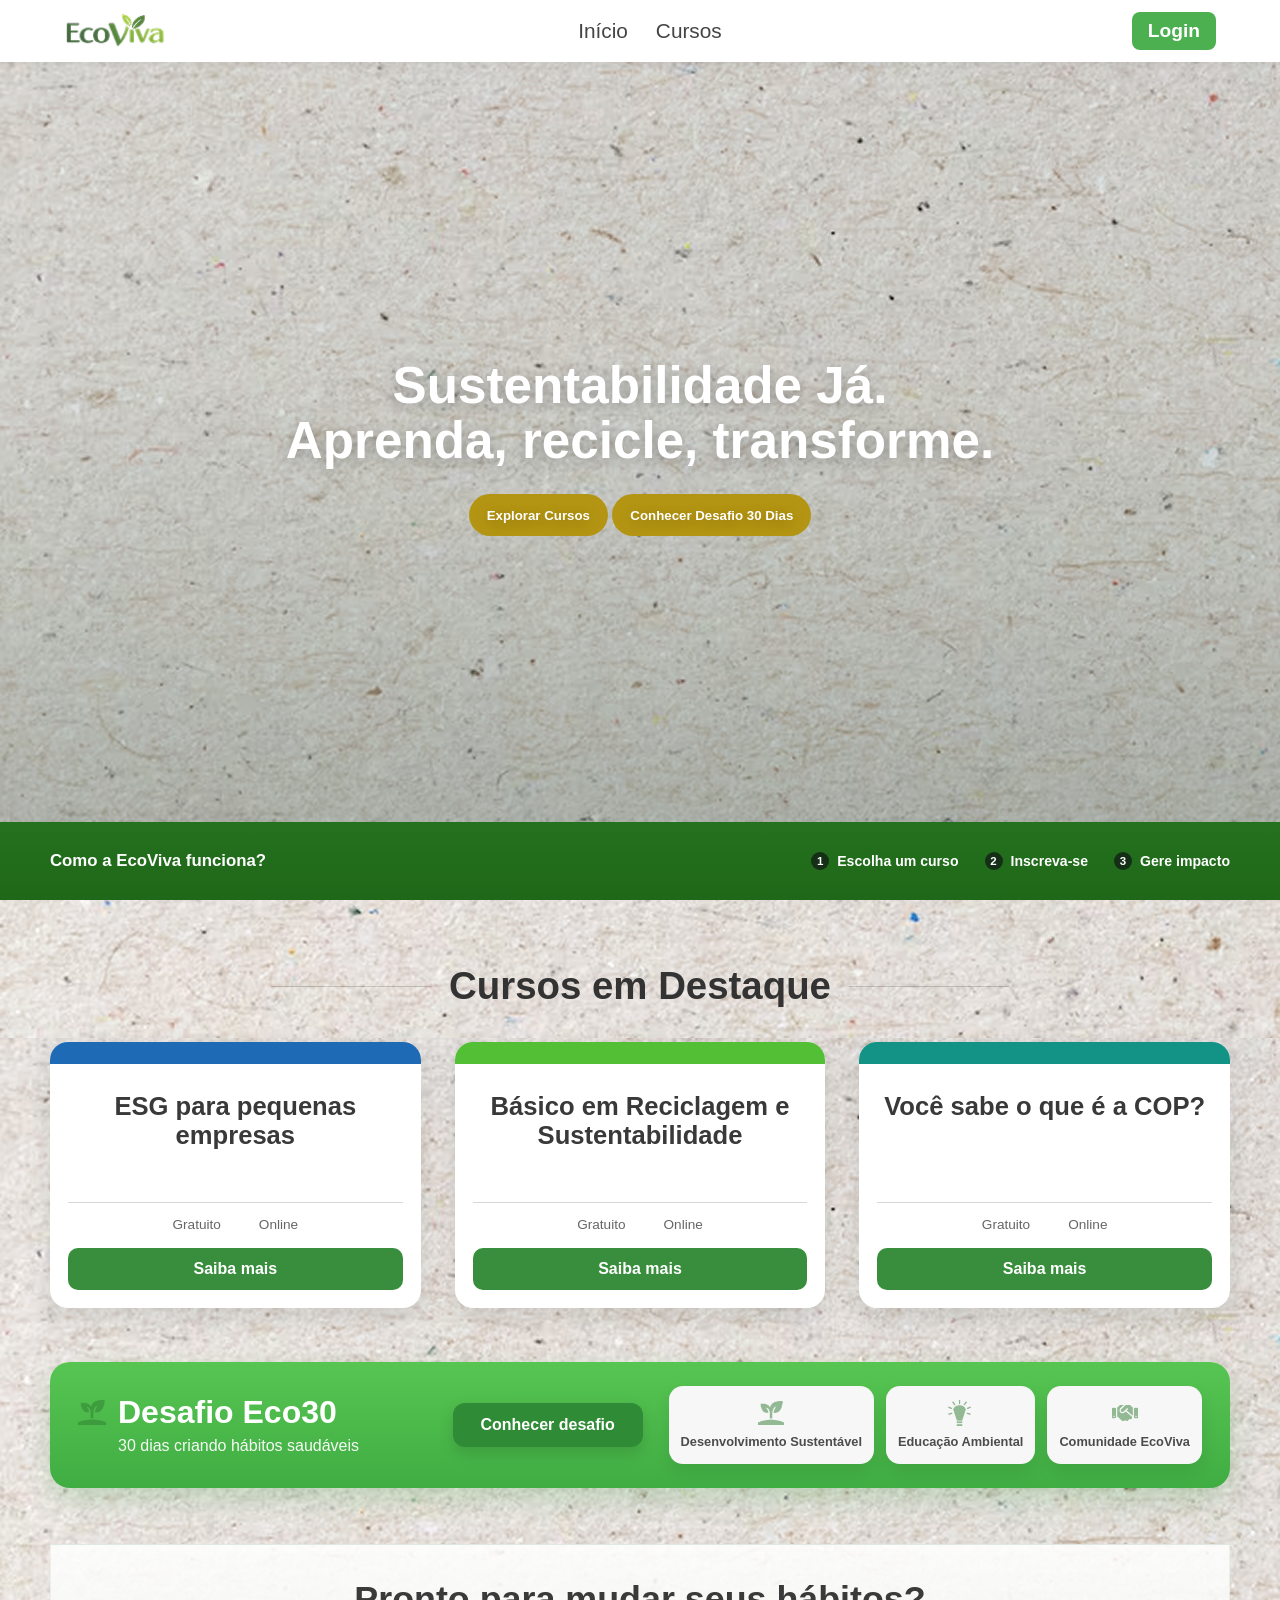
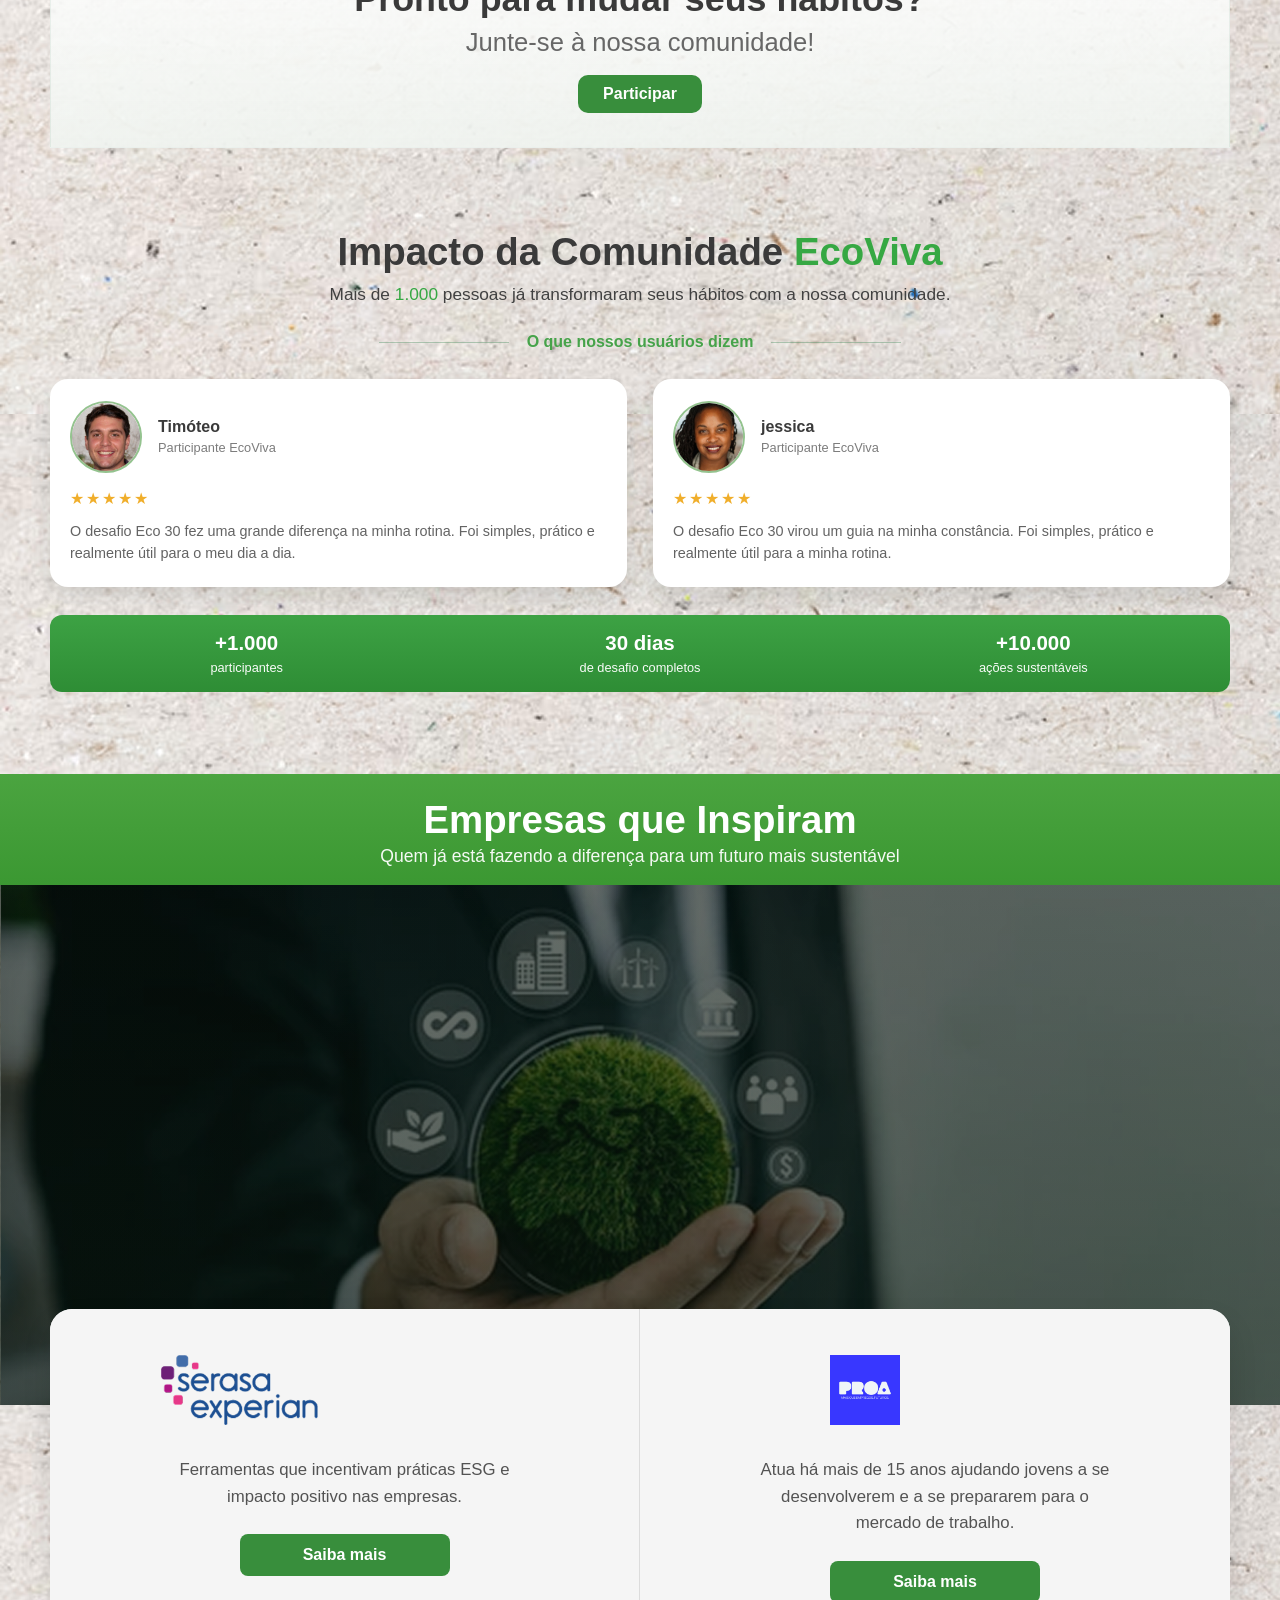
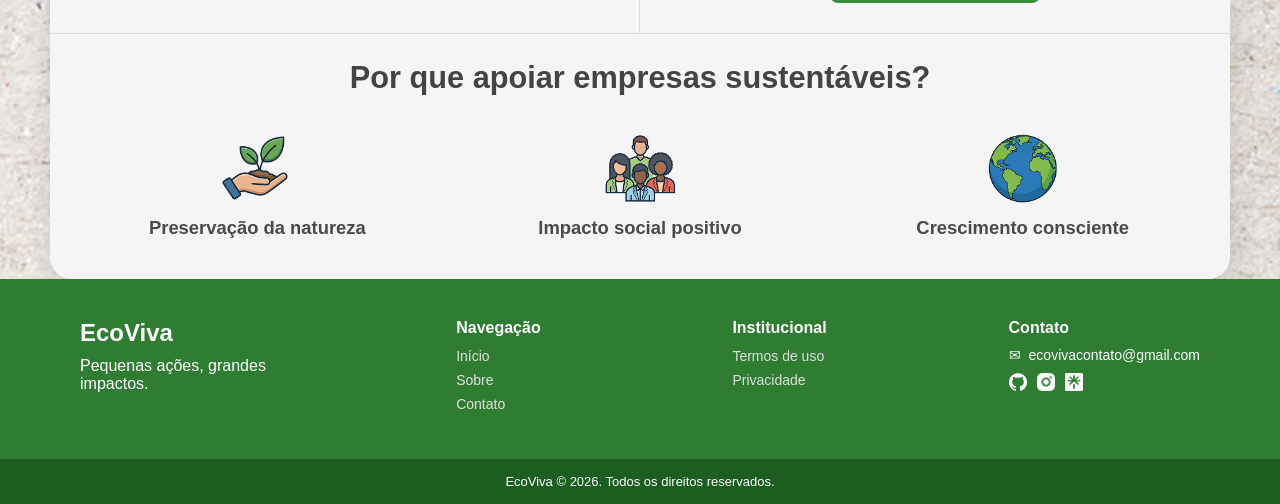
==== commit 720228a3: "chore: minor changes" ====
--- a/index.html
+++ b/index.html
@@ -351,7 +351,7 @@
                 </p>
 
                 <a
-                  href="https://sebrae.com.br/sites/PortalSebrae/artigos/qual-e-a-importancia-do-esg-para-as-pequenas-empresas,7a42f92d3c2a2810VgnVCM100000d701210aRCRD"
+                  href="/pages/serasa.html"
                   class="company-button"
                   >Saiba mais</a
                 >
@@ -359,9 +359,8 @@
 
               <article class="company-card">
                 <div class="company-logo-wrapper">
-                  <!-- Substitua pelo logo depois -->
-                  <img
-                    src="/assets/index/logo-proa.png"
+                  <img
+                    src="/assets/commum/logos/proa-logo.jpeg"
                     alt="PROA"
                     class="company-logo-image"
                   />
@@ -373,7 +372,7 @@
                   se prepararem para o mercado de trabalho.
                 </p>
 
-                <a href="#" class="company-button">Saiba mais</a>
+                <a href="https://www.proa.org.br/" class="company-button">Saiba mais</a>
               </article>
             </div>
 
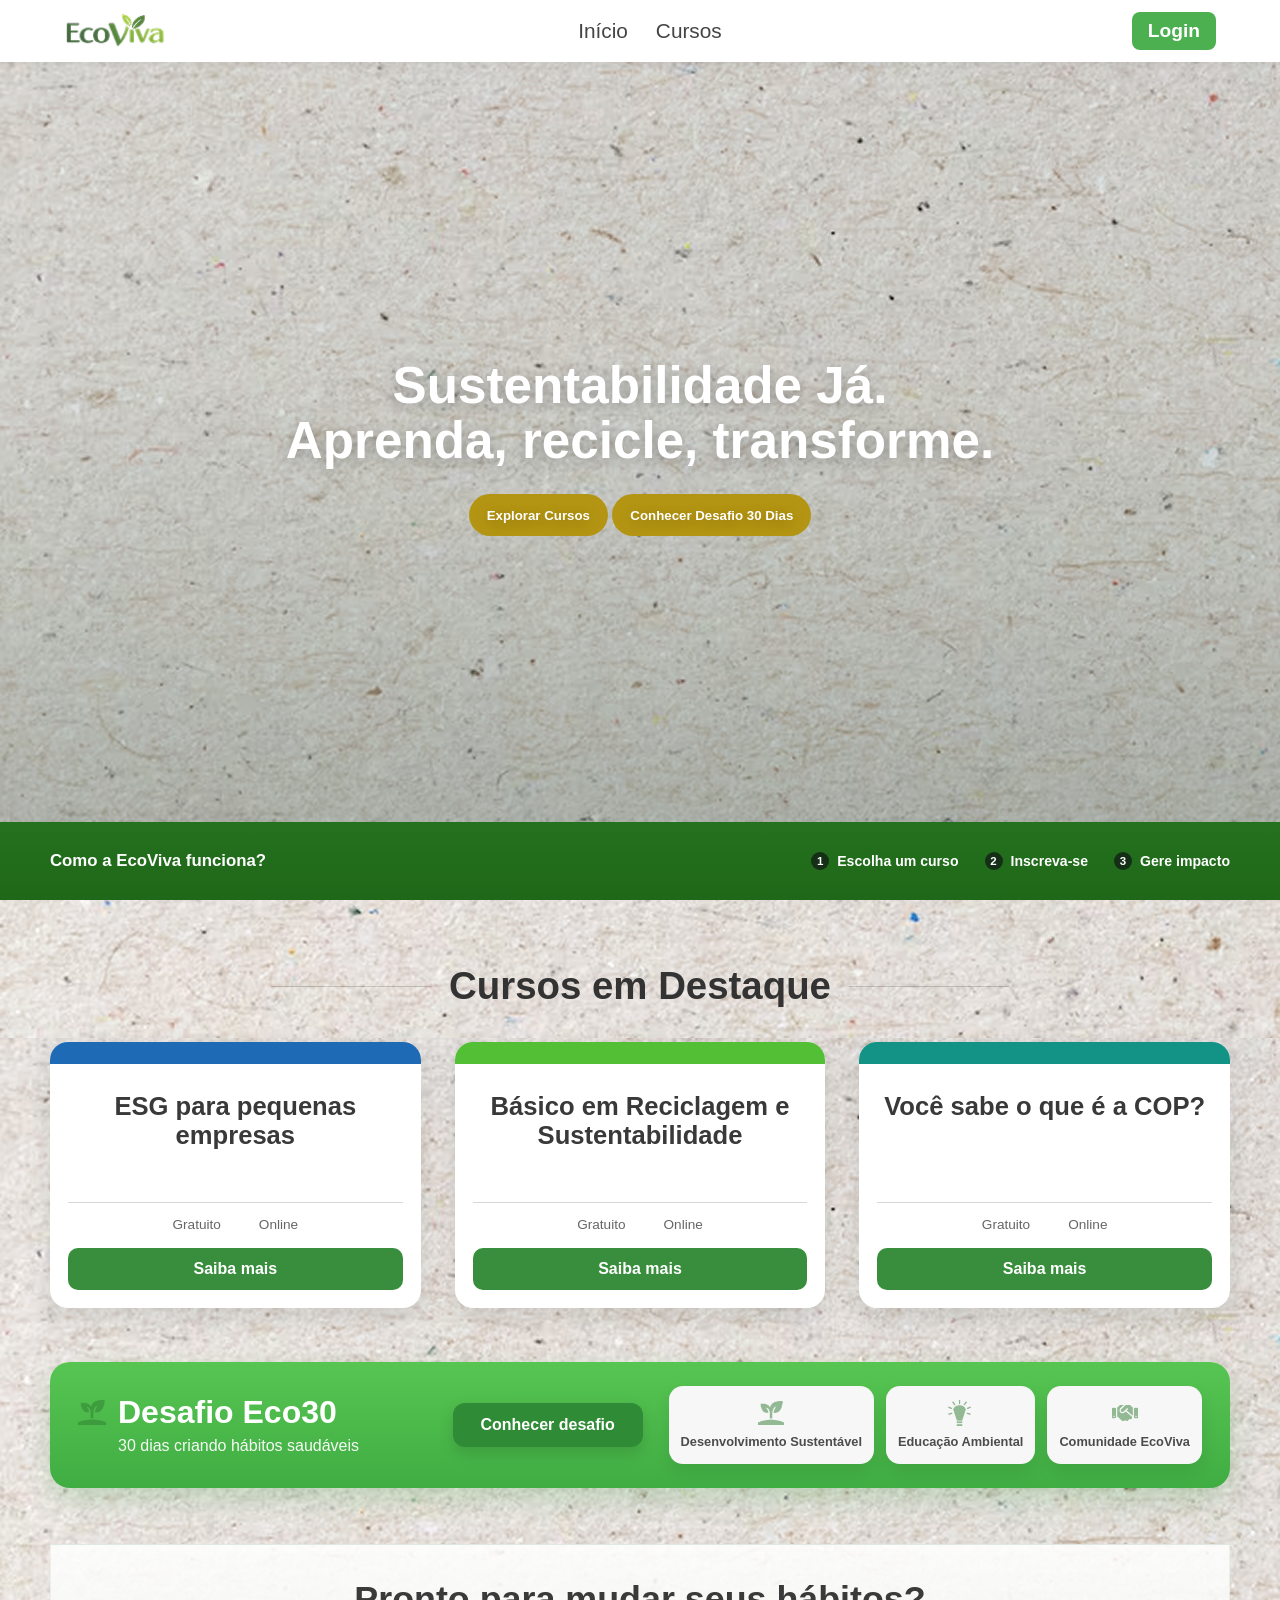
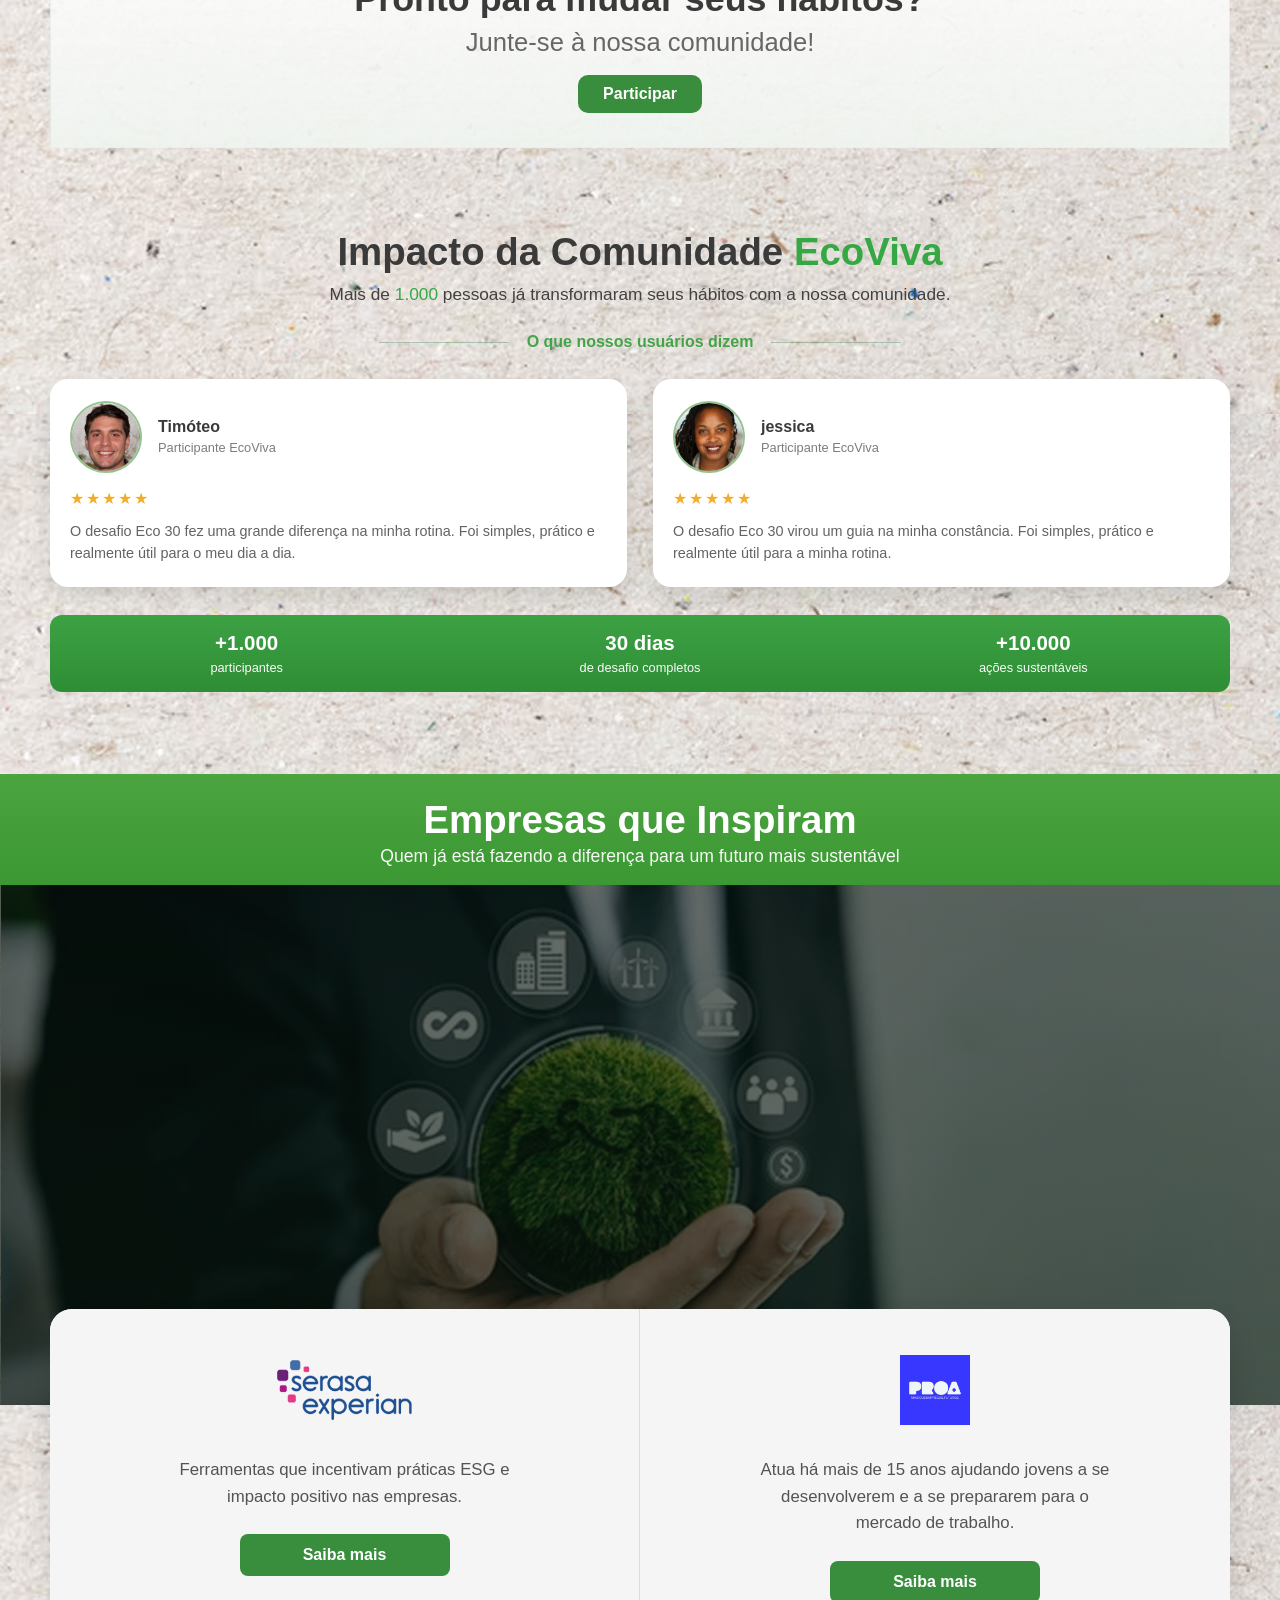
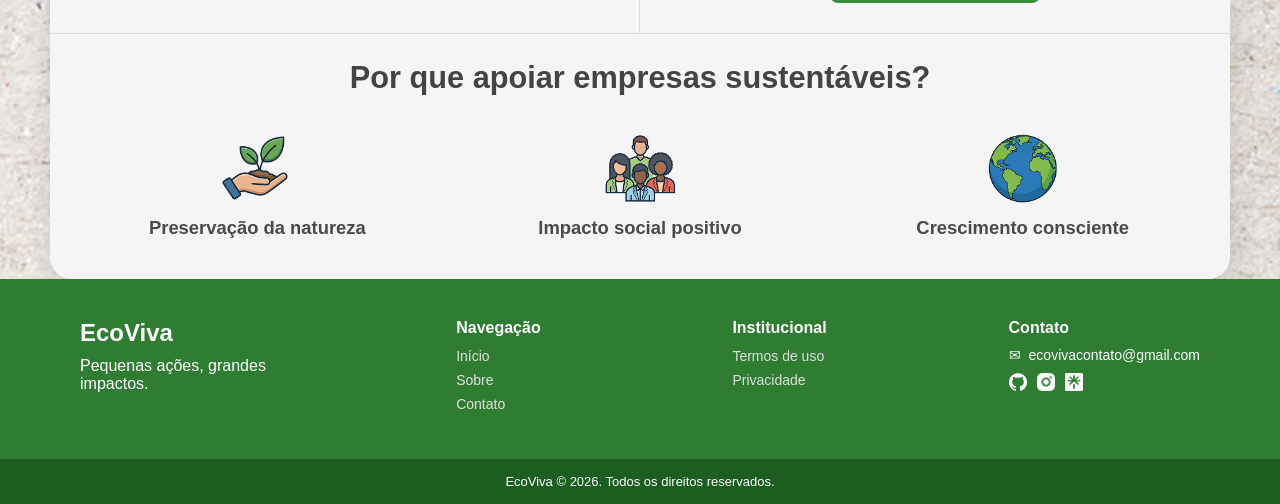
==== commit 7fedb30d: "fix: fix bug in home" ====
--- a/index.html
+++ b/index.html
@@ -340,9 +340,6 @@
                     alt="Serasa Experian"
                     class="company-logo-image"
                   />
-                  <span
-                    class="company-logo-placeholder company-logo-placeholder-wide"
-                  ></span>
                 </div>
 
                 <p>
@@ -364,7 +361,6 @@
                     alt="PROA"
                     class="company-logo-image"
                   />
-                  <span class="company-logo-placeholder"></span>
                 </div>
 
                 <p>
--- a/css/home.css
+++ b/css/home.css
@@ -655,12 +655,17 @@
 }
 
 .company-logo-image {
-  max-width: 220px;
-  max-height: 70px;
+  height: 60px;
   width: auto;
-  height: auto;
   object-fit: contain;
   display: block;
+  margin: 0 auto;
+}
+
+.company-card img[alt="PROA"] {
+  width: 150px;
+  height: 70px;
+  object-fit: contain;
 }
 
 .company-logo-placeholder {
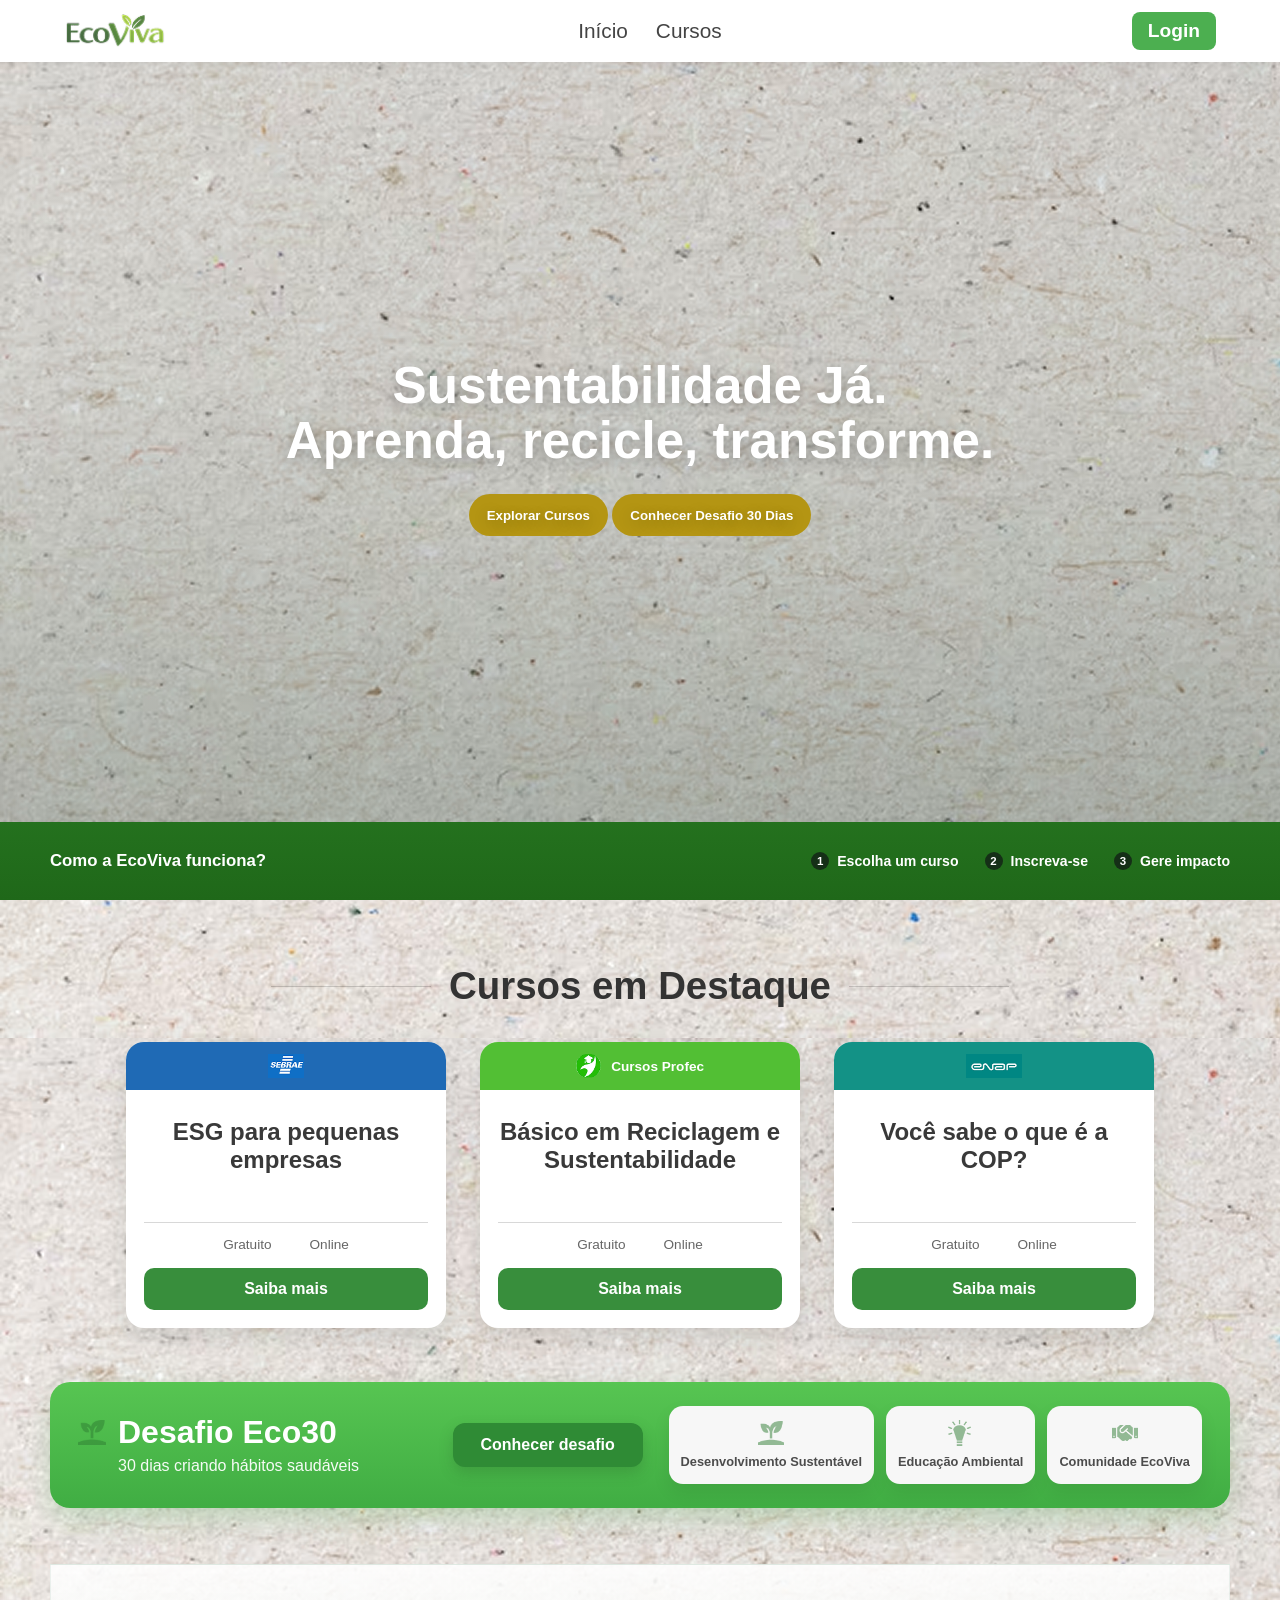
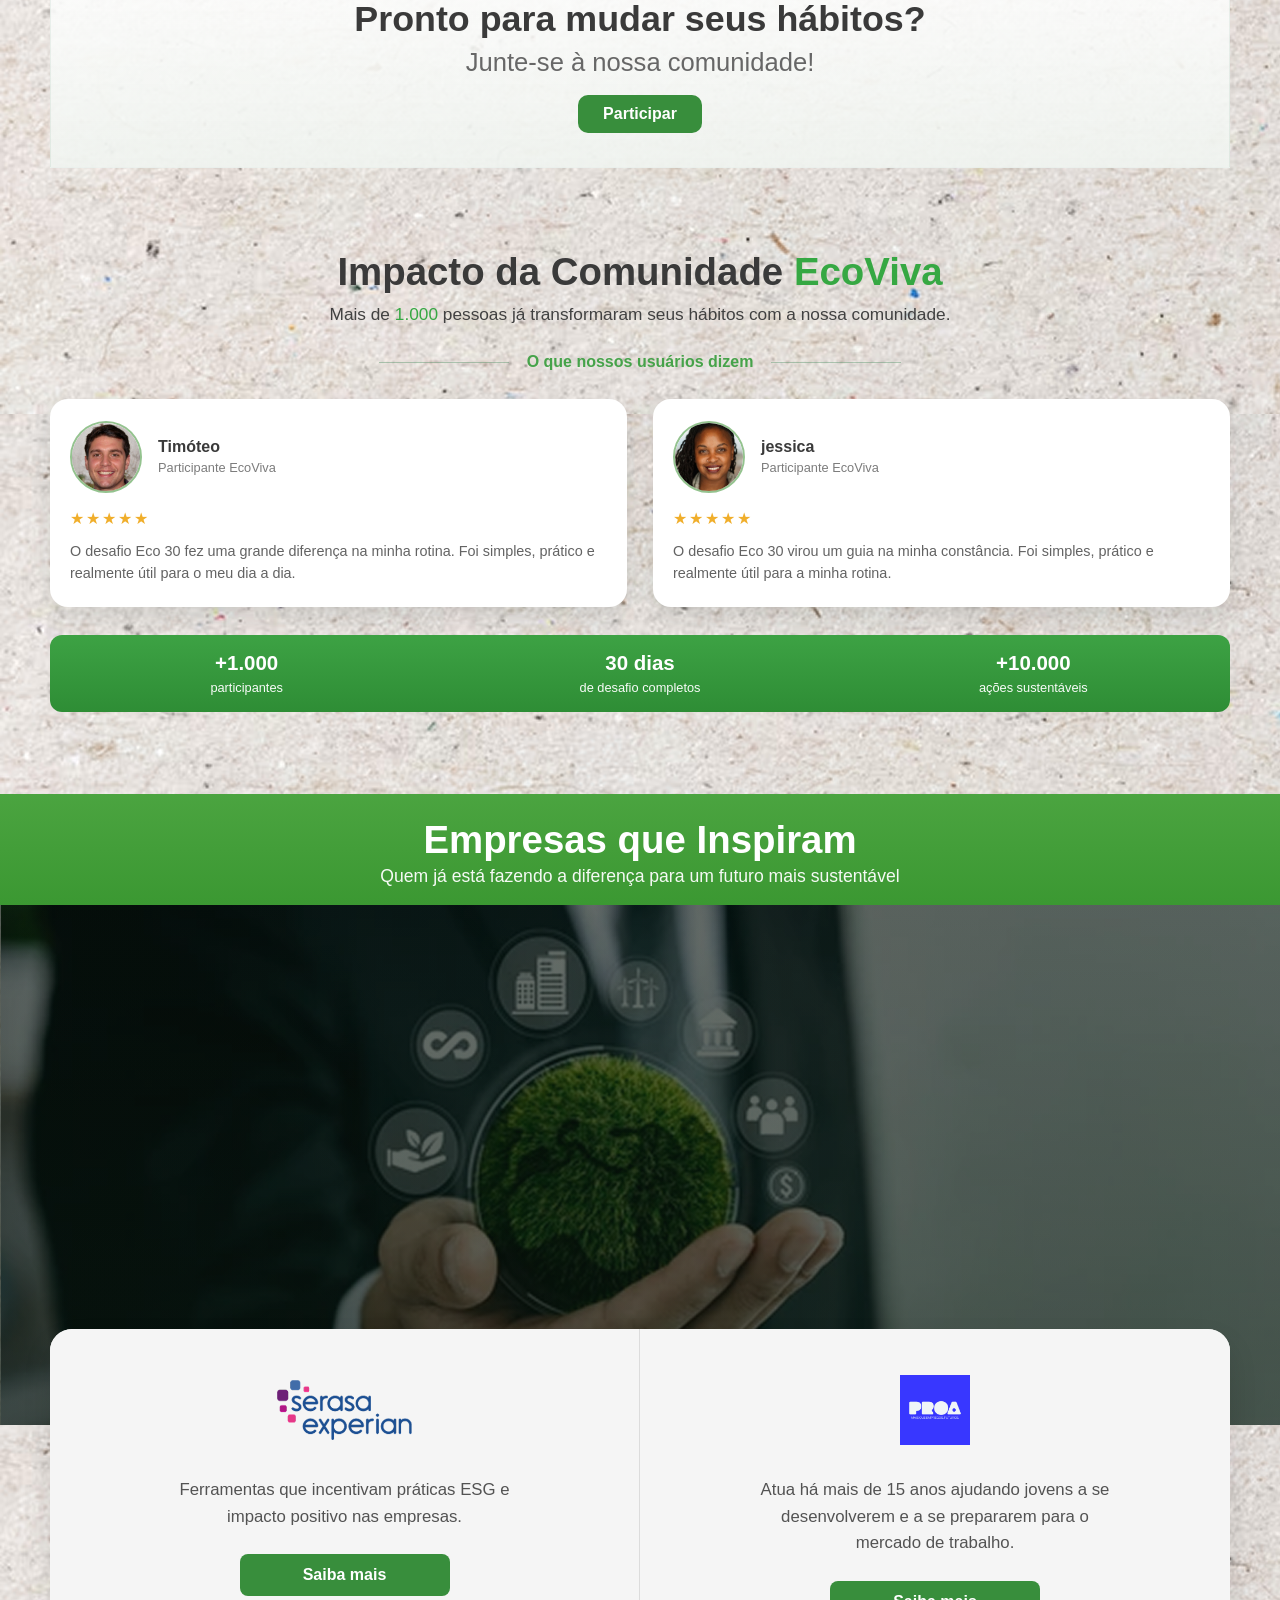
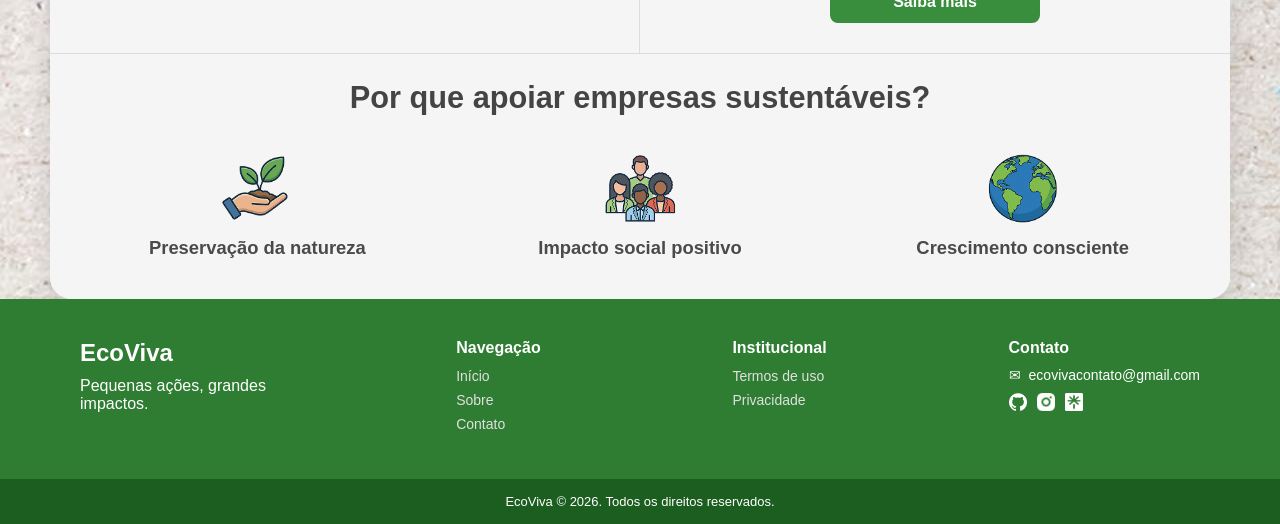
==== commit 16dca5ab: "chore: uptade cards" ====
--- a/index.html
+++ b/index.html
@@ -71,90 +71,87 @@
       </section>
 
       <section class="featured-courses" id="cursos">
-        <div class="container">
-          <div class="section-heading">
-            <div class="section-title-line"></div>
-            <h2>Cursos em Destaque</h2>
-            <div class="section-title-line"></div>
-          </div>
-
-          <div class="course-grid">
-            <article class="course-card">
-              <div class="course-card-top course-card-top-blue">
-                <div class="course-logo-wrapper">
-                  <!-- <img src="/assets/index/logo-sebrae.png" alt="Sebrae" class="course-logo"> -->
-                  <span class="course-logo-placeholder"></span>
-                </div>
-              </div>
-
-              <div class="course-card-body">
-                <h3>ESG para pequenas empresas</h3>
-
-                <div class="course-divider"></div>
-
-                <div class="course-meta">
-                  <span>Gratuito</span>
-                  <span>Online</span>
-                </div>
-
-                <a href="/pages/cursos.html" class="card-button">Saiba mais</a>
-              </div>
-            </article>
-
-            <article class="course-card">
-              <div class="course-card-top course-card-top-green">
-                <div class="course-logo-wrapper">
-                  <!-- <img src="/assets/index/logo-profec.png" alt="Cursos Profec" class="course-logo"> -->
-                  <span class="course-logo-placeholder"></span>
-                </div>
-              </div>
-
-              <div class="course-card-body">
-                <h3>Básico em Reciclagem e Sustentabilidade</h3>
-
-                <div class="course-divider"></div>
-
-                <div class="course-meta">
-                  <span>Gratuito</span>
-                  <span>Online</span>
-                </div>
-
-                <a
-                  href="https://www.profec.com.br/curso/curso-gratuito-de-basico-em-reciclagem-e-sustentabilidade"
-                  class="card-button"
-                  >Saiba mais</a
-                >
-              </div>
-            </article>
-
-            <article class="course-card">
-              <div class="course-card-top course-card-top-teal">
-                <div class="course-logo-wrapper">
-                  <!-- <img src="/assets/index/logo-evop.png" alt="EVOP" class="course-logo"> -->
-                  <span class="course-logo-placeholder"></span>
-                </div>
-              </div>
-
-              <div class="course-card-body">
-                <h3>Você sabe o que é a COP?</h3>
-
-                <div class="course-divider"></div>
-
-                <div class="course-meta">
-                  <span>Gratuito</span>
-                  <span>Online</span>
-                </div>
-
-                <a
-                  href="https://cop30.br/pt-br/sobre-a-cop30/o-que-e-a-cop"
-                  class="card-button"
-                  >Saiba mais</a
-                >
-              </div>
-            </article>
-          </div>
-        </div>
-      </section>
+  <div class="container">
+    <div class="section-heading">
+      <div class="section-title-line"></div>
+      <h2>Cursos em Destaque</h2>
+      <div class="section-title-line"></div>
+    </div>
+
+    <div class="course-grid">
+
+      <!-- CARD 1 -->
+      <article class="course-card">
+        <div class="course-card-top course-card-top-blue">
+          <div class="course-logo-wrapper">
+            <img src="assets/index/sebrae-logo.png" alt="Sebrae" class="course-logo">
+          </div>
+        </div>
+
+        <div class="course-card-body">
+          <h3>ESG para pequenas empresas</h3>
+
+          <div class="course-divider"></div>
+
+          <div class="course-meta">
+            <span>Gratuito</span>
+            <span>Online</span>
+          </div>
+
+          <a href="https://sebrae.com.br/sites/PortalSebrae/artigos/qual-e-a-importancia-do-esg-para-as-pequenas-empresas,7a42f92d3c2a2810VgnVCM100000d701210aRCRD" class="card-button">Saiba mais</a>
+        </div>
+      </article>
+
+  
+      <article class="course-card destaque">
+        <div class="course-card-top course-card-top-green">
+          <div class="course-logo-wrapper">
+            <img src="/assets/index/profec-logo.png" alt="Cursos Profec" class="course-logo">
+            <span class="course-title-mini">Cursos Profec</span>
+          </div>
+        </div>
+
+        <div class="course-card-body">
+          <h3>Básico em Reciclagem e Sustentabilidade</h3>
+
+          <div class="course-divider"></div>
+
+          <div class="course-meta">
+            <span>Gratuito</span>
+            <span>Online</span>
+          </div>
+
+          <a href="https://www.profec.com.br/curso/curso-gratuito-de-basico-em-reciclagem-e-sustentabilidade" class="card-button">Saiba mais</a>
+        </div>
+      </article>
+
+      <!-- CARD 3 -->
+      <article class="course-card">
+        <div class="course-card-top course-card-top-teal">
+          <div class="course-logo-wrapper">
+            <img src="/assets/index/enap-logo.png" alt="ENAP" class="course-logo">
+          </div>
+        </div>
+
+        <div class="course-card-body">
+          <h3>Você sabe o que é a COP?</h3>
+
+          <div class="course-divider"></div>
+
+          <div class="course-meta">
+            <span>Gratuito</span>
+            <span>Online</span>
+          </div>
+
+          <a href="https://cop30.br/pt-br/sobre-a-cop30/o-que-e-a-cop" class="card-button">Saiba mais</a>
+        </div>
+      </article>
+
+    </div>
+  </div>
+</section>
+
+
 
       <section class="challenge-section" id="desafio">
         <div class="container">
--- a/css/home.css
+++ b/css/home.css
@@ -161,23 +161,34 @@
 }
 
 .course-grid {
-  display: grid;
-  grid-template-columns: repeat(3, minmax(0, 1fr));
+  display: flex;
+  justify-content: center;
+  align-items: stretch;
   gap: 34px;
 }
 
+/* CARD */
 .course-card {
   background: #ffffff;
   border-radius: 18px;
   overflow: hidden;
   box-shadow: 0 10px 24px rgba(25, 43, 31, 0.12);
-}
-
+  width: 320px;
+  transition: transform 0.2s ease;
+}
+
+.course-card:hover {
+  transform: translateY(-5px);
+}
+
+
+/* TOPO DO CARD */
 .course-card-top {
-  height: 22px;
-  display: flex;
-  align-items: center;
-  padding: 0 12px;
+  height: 48px; /* AUMENTADO */
+  display: flex;
+  align-items: center;
+  justify-content: center;
+  padding: 0 16px;
 }
 
 .course-card-top-blue {
@@ -192,43 +203,43 @@
   background: #139286;
 }
 
+/* LOGO */
 .course-logo-wrapper {
   display: flex;
   align-items: center;
-  height: 100%;
+  gap: 10px;
 }
 
 .course-logo {
-  max-height: 14px;
-  max-width: 110px;
-  display: block;
+  height: 24px; /* AUMENTADO */
+  width: auto;
   object-fit: contain;
 }
 
-.course-logo-placeholder {
-  display: block;
-  width: 90px;
-  height: 12px;
-}
-
+/* TEXTO AO LADO DA LOGO (card do meio) */
+.course-title-mini {
+  color: white;
+  font-size: 0.85rem;
+  font-weight: 600;
+}
+
+/* BODY */
 .course-card-body {
   padding: 28px 18px 18px;
   text-align: center;
 }
 
 .course-card h3 {
-  min-height: 92px;
-  font-size: 1.6rem;
-  line-height: 1.15;
+  min-height: 90px;
+  font-size: 1.5rem;
   color: #393939;
-  margin-bottom: 18px;
 }
 
 .course-divider {
   width: 100%;
   height: 1px;
   background: #d8d8d8;
-  margin-bottom: 14px;
+  margin: 14px 0;
 }
 
 .course-meta {
@@ -237,7 +248,7 @@
   gap: 38px;
   margin-bottom: 16px;
   font-size: 0.85rem;
-  color: #666666;
+  color: #666;
 }
 
 .card-button {
@@ -245,14 +256,11 @@
   min-height: 42px;
   border-radius: 10px;
   background: #388e3c;
-  color: #ffffff;
-  display: inline-flex;
+  color: #fff;
+  display: flex;
   align-items: center;
   justify-content: center;
   font-weight: 700;
-  transition:
-    background-color 0.2s ease,
-    transform 0.2s ease;
 }
 
 .card-button:hover {
